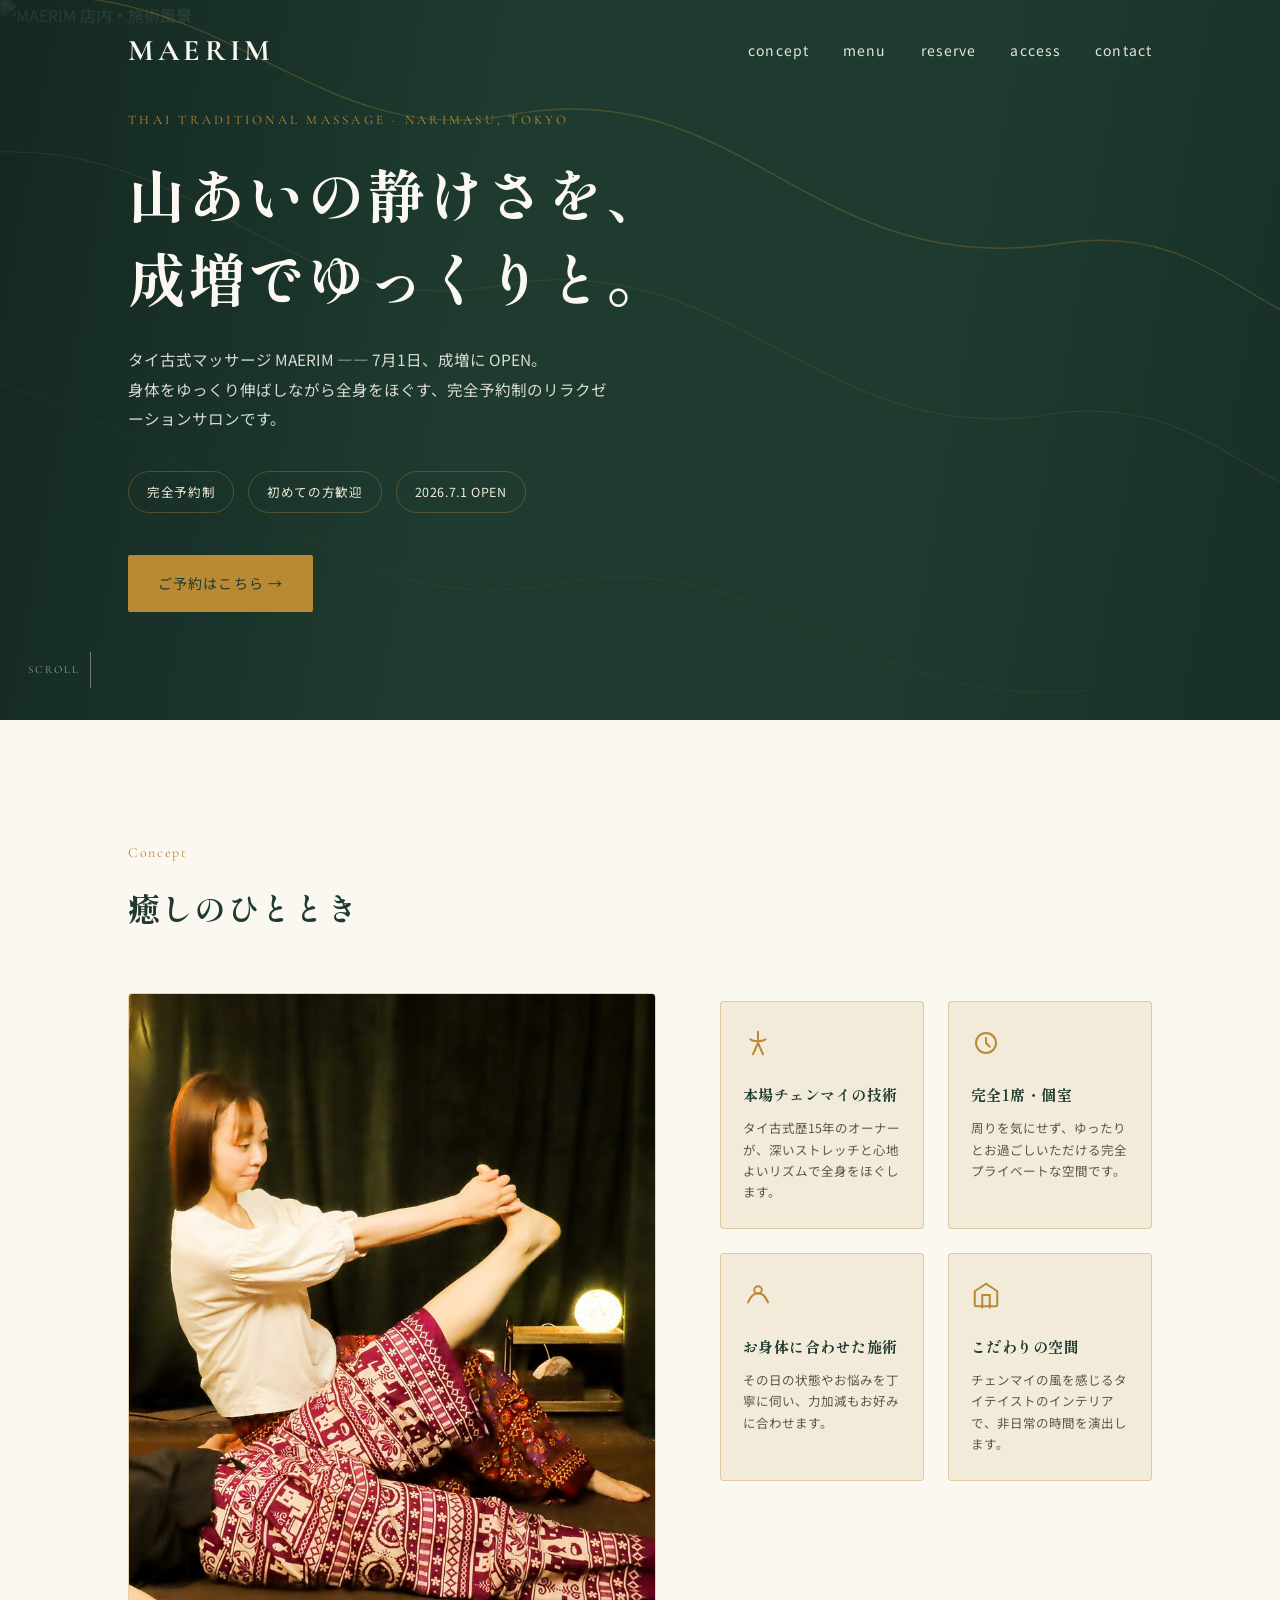
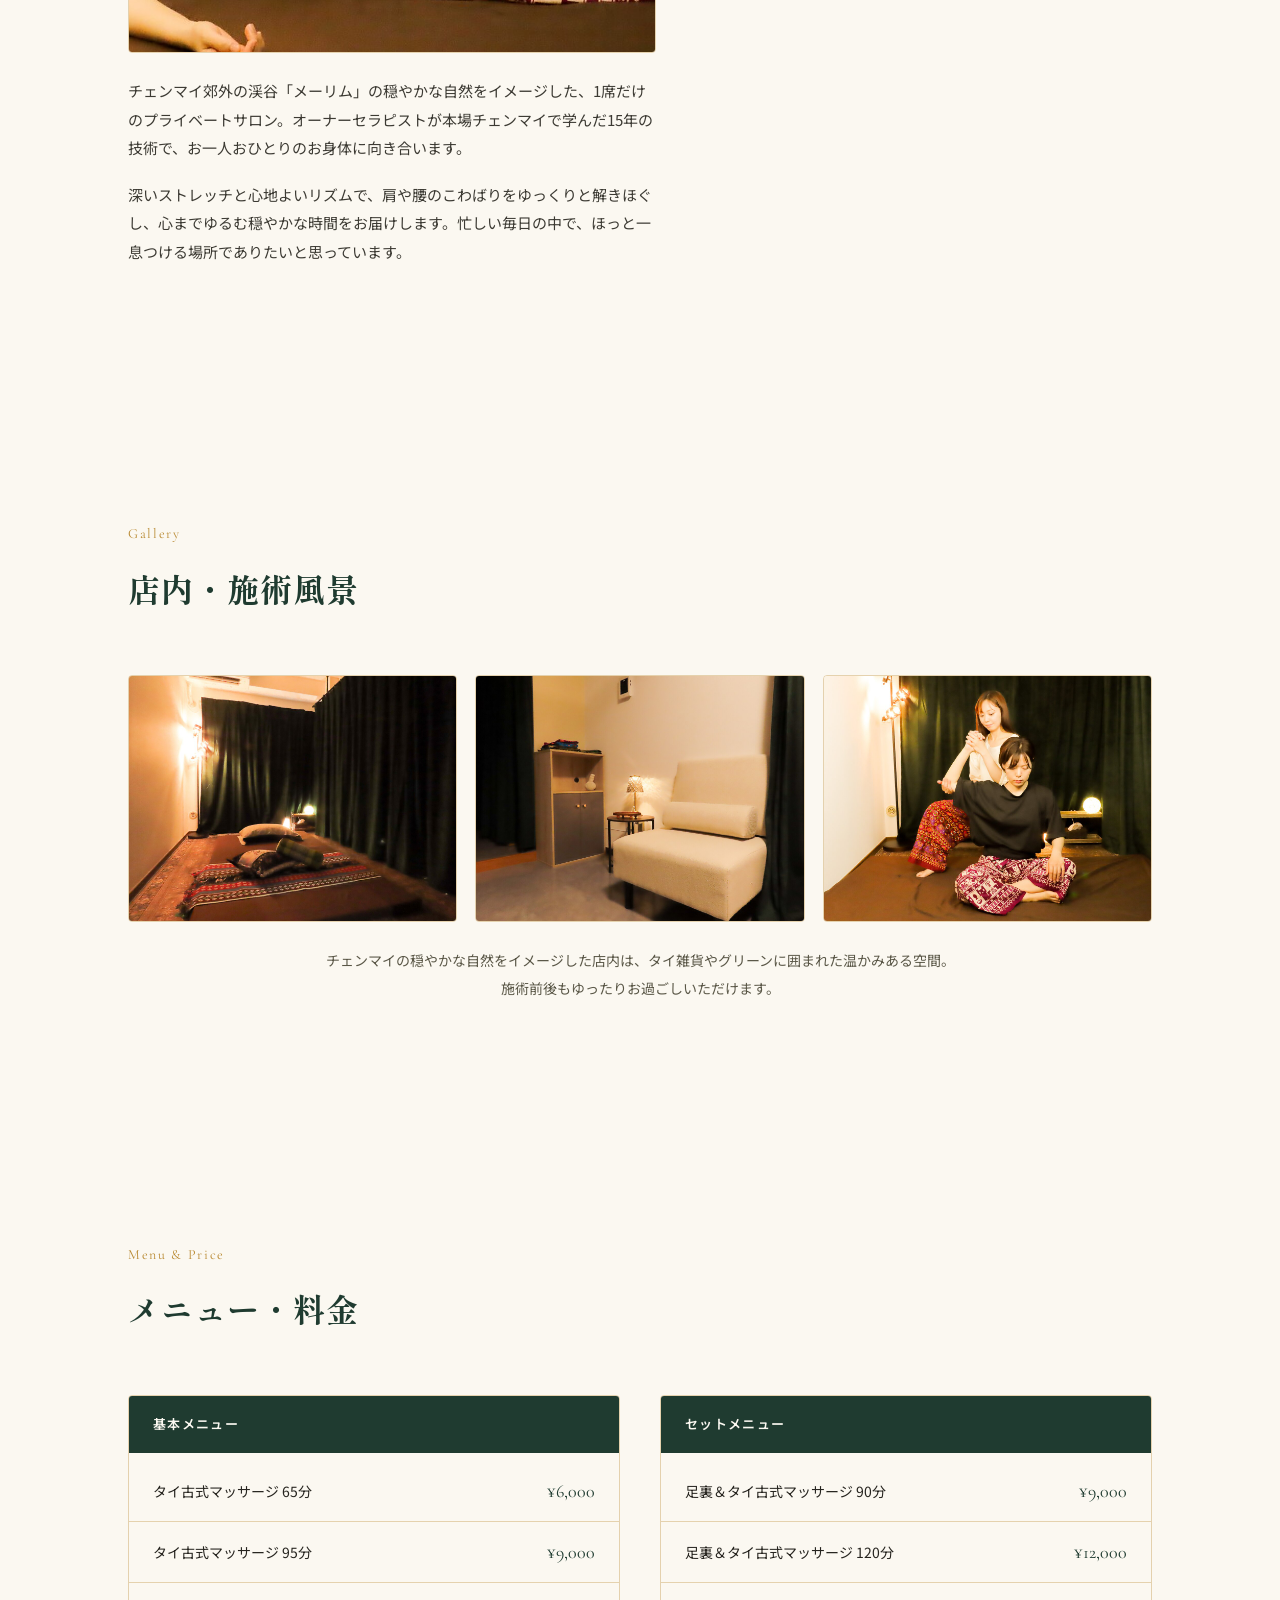
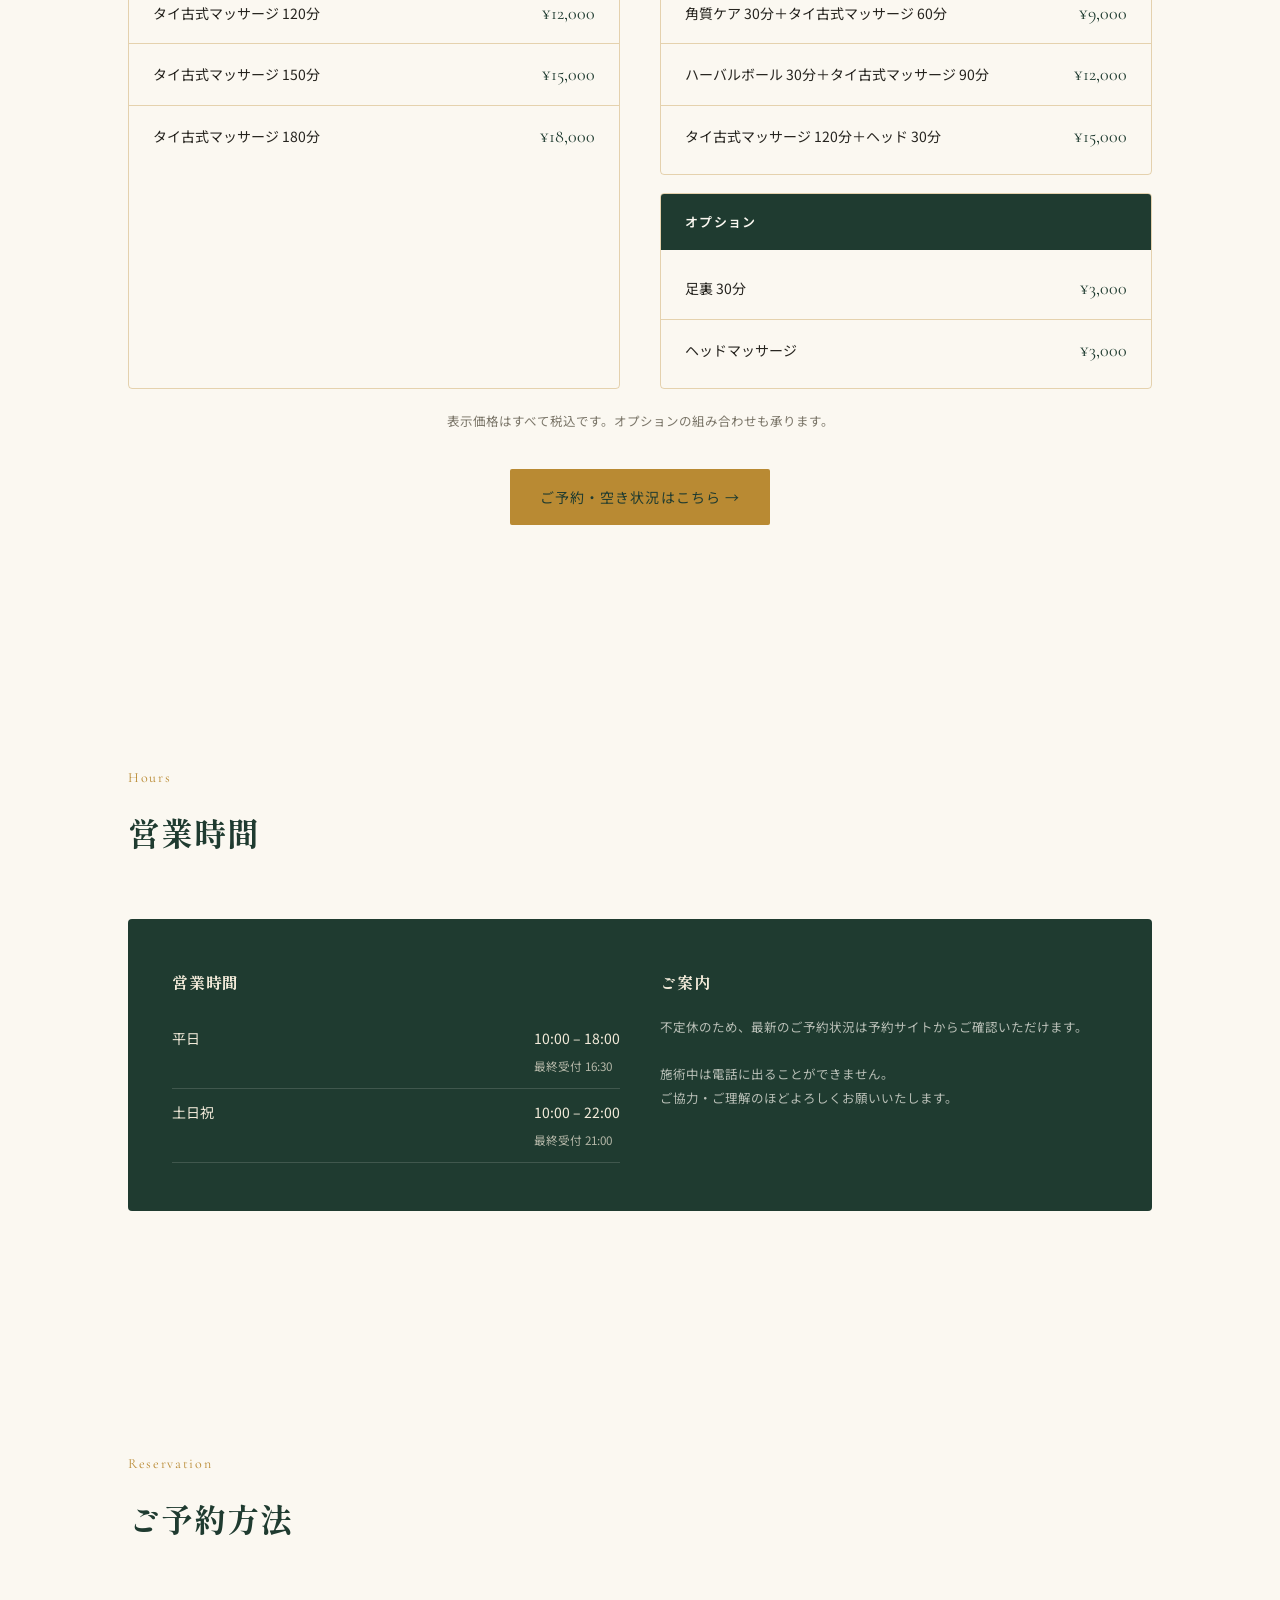
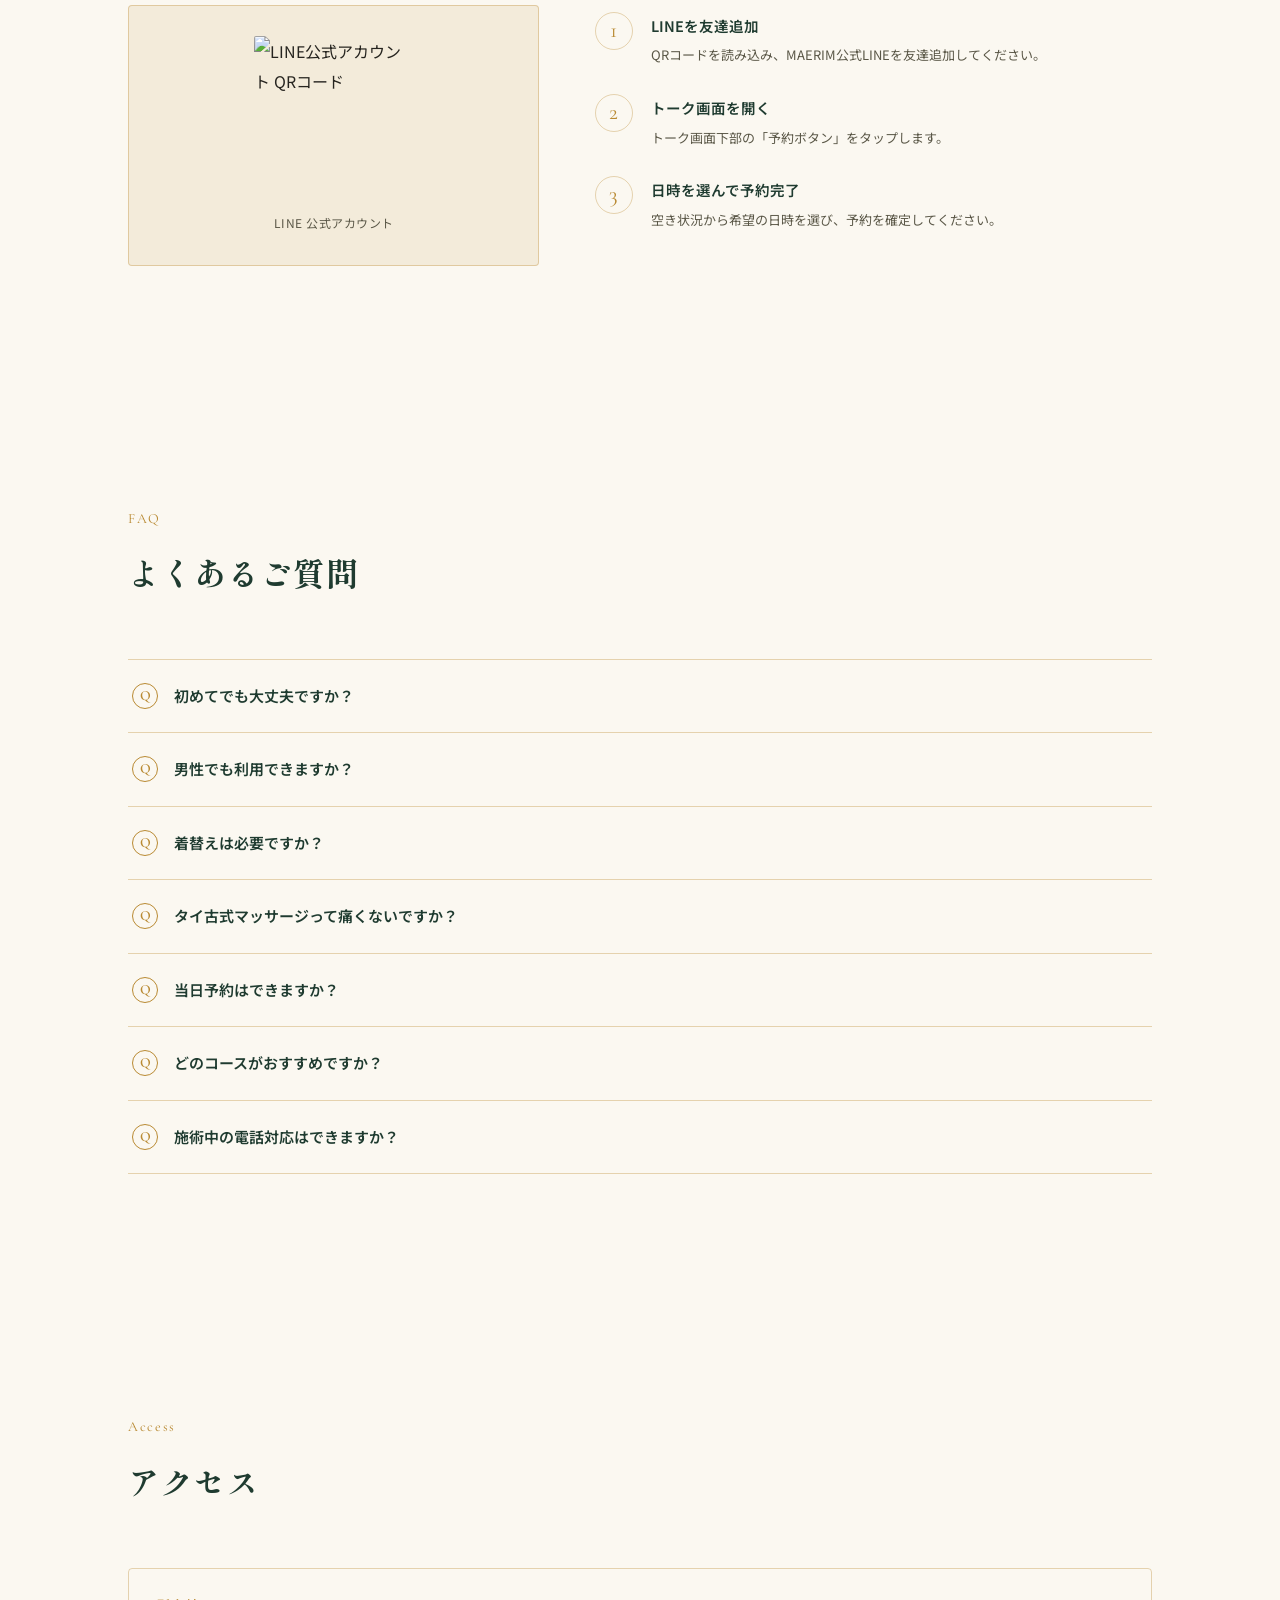
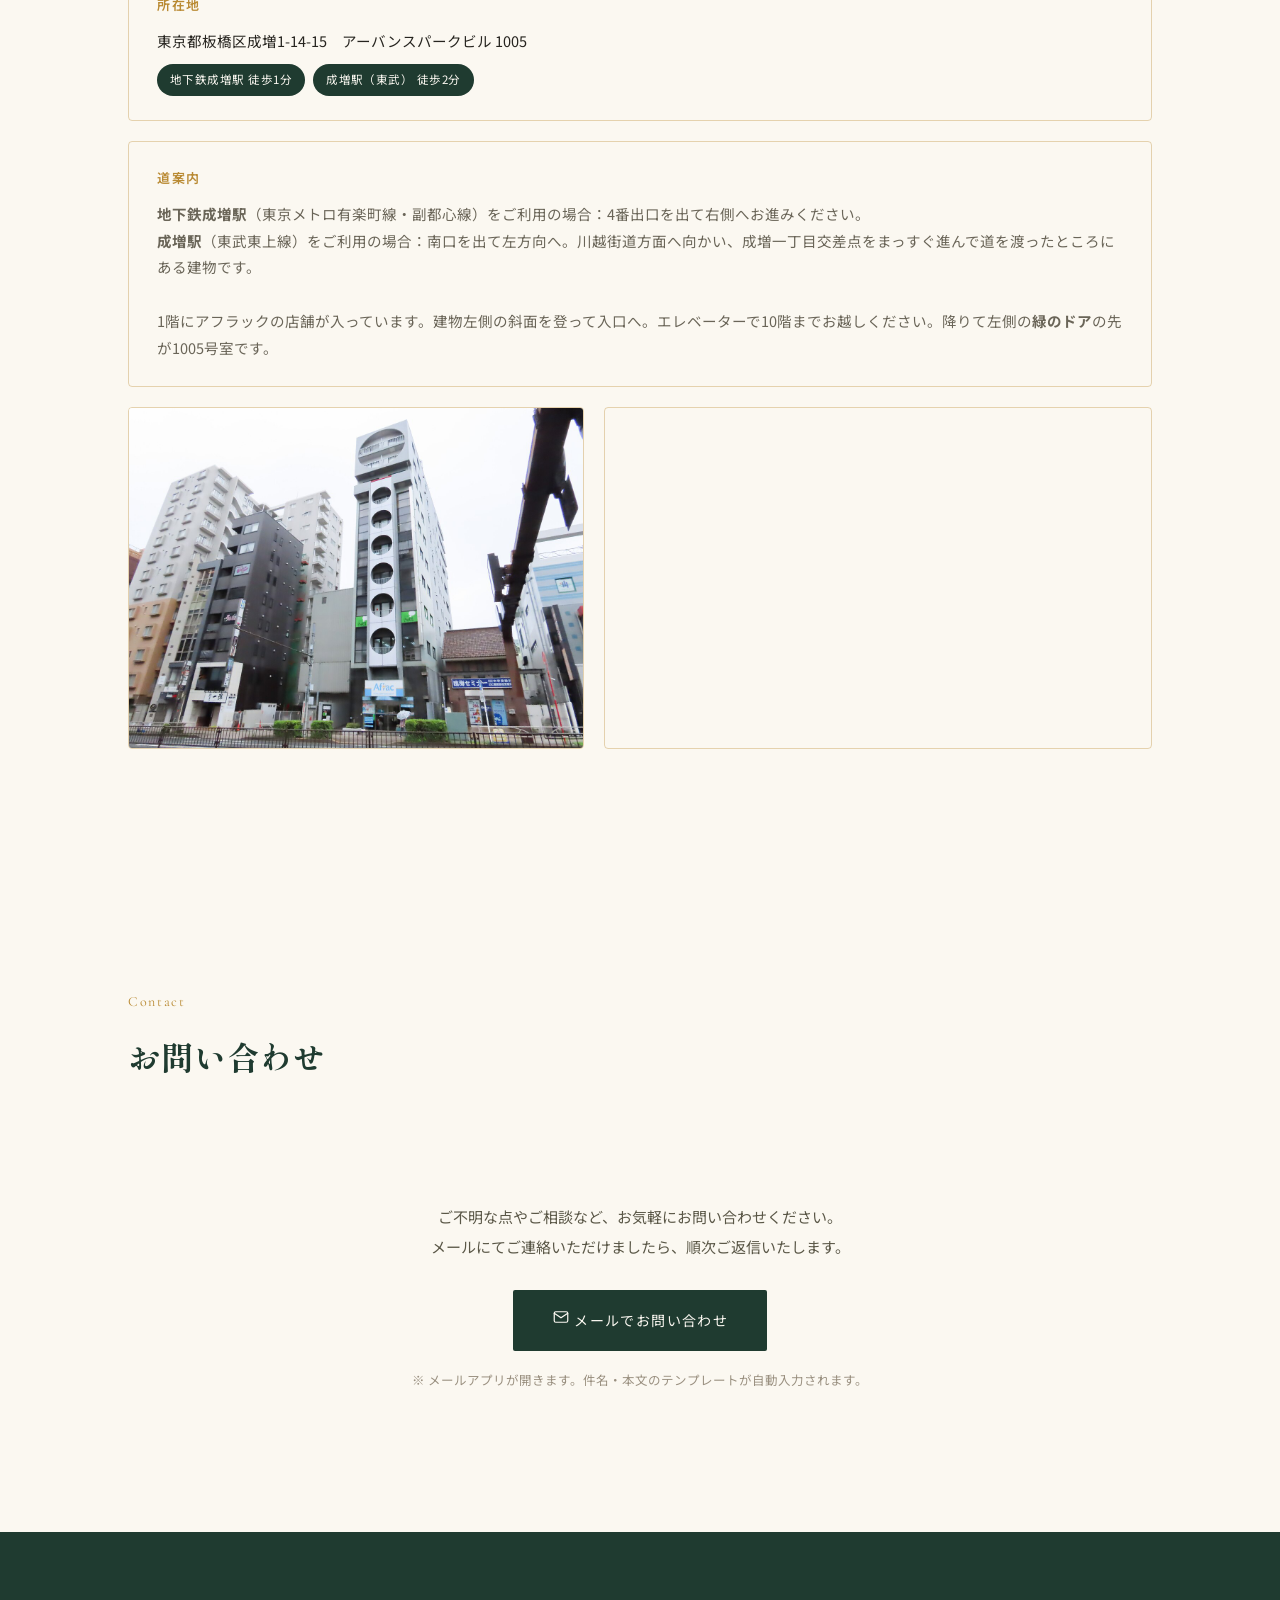
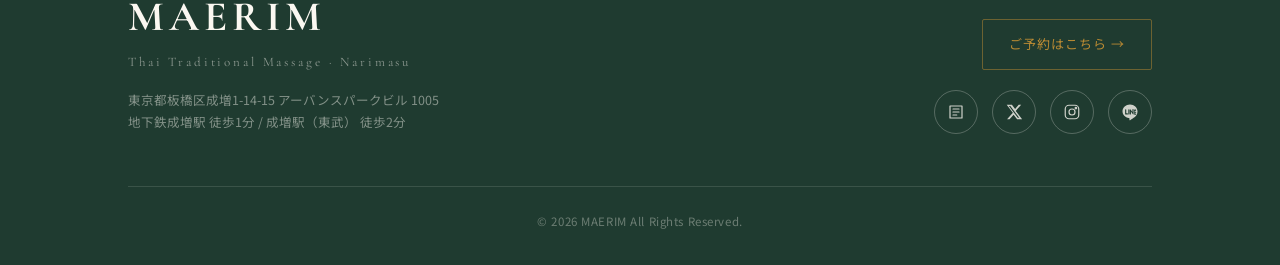
==== mae-rim.html @ 5ff5ba20 "Rename index.html to mae-rim.html" ====
<!DOCTYPE html>
<html lang="ja">
<head>
<meta charset="UTF-8">
<meta name="viewport" content="width=device-width, initial-scale=1, maximum-scale=1">
<title>MAERIM | タイ古式マッサージ 成増</title>
<link rel="preconnect" href="https://fonts.googleapis.com">
<link rel="preconnect" href="https://fonts.gstatic.com" crossorigin>
<link href="https://fonts.googleapis.com/css2?family=Cormorant+Garamond:ital,wght@0,400;0,500;1,400&family=Shippori+Mincho+B1:wght@500;700&family=Noto+Sans+JP:wght@300;400;500;600&display=swap" rel="stylesheet">
<link rel="stylesheet" href="style.css">
<!-- Google tag (gtag.js) -->
<script async src="https://www.googletagmanager.com/gtag/js?id=G-V44VPKJNM0"></script>
<script>
  window.dataLayer = window.dataLayer || [];
  function gtag(){dataLayer.push(arguments);}
  gtag('js', new Date());

  gtag('config', 'G-V44VPKJNM0');
</script>
</head>
<body>

<header id="siteHeader">
  <nav>
    <div class="brand en">MAERIM</div>
    <div class="navlinks" id="navlinks">
      <a href="#about"   onclick="closeNav()">concept</a>
      <a href="#menu"    onclick="closeNav()">menu</a>
      <a href="#reserve" onclick="closeNav()">reserve</a>
      <a href="#access"  onclick="closeNav()">access</a>
      <a href="#contact" onclick="closeNav()">contact</a>
    </div>
  </nav>
</header>

<!-- ハンバーガーボタン（headerの外でz-index独立） -->
<div class="hamburger" id="hamburger" onclick="toggleNav()">
  <span></span><span></span><span></span>
</div>

<!-- ===== HERO ===== -->
<section class="hero" style="padding:0;">
  <img class="hero-photo" src="https://crayonimg.e-shops.jp/cms-dimg/1256912/3019751/1000_666.png" alt="MAERIM 店内・施術風景">
  <div class="hero-overlay"></div>
  <svg class="hero-river" viewBox="0 0 1200 900" preserveAspectRatio="xMidYMid slice" xmlns="http://www.w3.org/2000/svg">
    <path d="M -50 120 C 200 60, 280 260, 480 220 C 700 180, 760 380, 1000 340 C 1150 320, 1180 440, 1300 420"
      fill="none" stroke="#B98A33" stroke-width="1.4" stroke-opacity="0.5"/>
    <path d="M -50 260 C 180 220, 260 420, 470 380 C 690 340, 770 540, 990 500 C 1140 480, 1180 600, 1300 580"
      fill="none" stroke="#B98A33" stroke-width="1" stroke-opacity="0.28"/>
    <path d="M -50 460 C 220 520, 300 700, 520 660 C 720 620, 800 780, 1020 760"
      fill="none" stroke="#B98A33" stroke-width="0.8" stroke-opacity="0.18"/>
  </svg>
  <div class="hero-content">
    <p class="eyebrow en">Thai Traditional Massage · Narimasu, Tokyo</p>
    <h1>山あいの静けさを、<br>成増でゆっくりと。</h1>
    <p class="lead">タイ古式マッサージ MAERIM ―— 7月1日、成増に OPEN。<br>
    身体をゆっくり伸ばしながら全身をほぐす、完全予約制のリラクゼーションサロンです。</p>
    <div class="badges">
      <span class="badge">完全予約制</span>
      <span class="badge">初めての方歓迎</span>
      <span class="badge">2026.7.1 OPEN</span>
    </div>
    <a class="cta" href="#reserve">ご予約はこちら →</a>
  </div>
  <div class="scrolldown en">SCROLL</div>
</section>

<!-- ===== ABOUT ===== -->
<section id="about">
  <div class="wrap">
    <div class="section-head reveal">
      <span class="en">Concept</span>
      <h2>癒しのひととき</h2>
    </div>
    <div class="about">
      <div class="reveal">
        <div class="about-photo">
          <img src="photos/treatment-01.jpg" alt="施術の様子">
        </div>
        <p>チェンマイ郊外の渓谷「メーリム」の穏やかな自然をイメージした、1席だけのプライベートサロン。オーナーセラピストが本場チェンマイで学んだ15年の技術で、お一人おひとりのお身体に向き合います。</p>
        <p>深いストレッチと心地よいリズムで、肩や腰のこわばりをゆっくりと解きほぐし、心までゆるむ穏やかな時間をお届けします。忙しい毎日の中で、ほっと一息つける場所でありたいと思っています。</p>
      </div>
      <div class="icon-row reveal">
        <div class="icon-card">
          <svg viewBox="0 0 24 24" fill="none" stroke="currentColor" stroke-width="1.6"><path d="M12 3v6M8 21l4-9 4 9M6 9c2 2 10 2 12 0" stroke-linecap="round" stroke-linejoin="round"/></svg>
          <h3>本場チェンマイの技術</h3>
          <p>タイ古式歴15年のオーナーが、深いストレッチと心地よいリズムで全身をほぐします。</p>
        </div>
        <div class="icon-card">
          <svg viewBox="0 0 24 24" fill="none" stroke="currentColor" stroke-width="1.6"><circle cx="12" cy="12" r="8"/><path d="M12 8v4l3 3" stroke-linecap="round"/></svg>
          <h3>完全1席・個室</h3>
          <p>周りを気にせず、ゆったりとお過ごしいただける完全プライベートな空間です。</p>
        </div>
        <div class="icon-card">
          <svg viewBox="0 0 24 24" fill="none" stroke="currentColor" stroke-width="1.6"><path d="M4 18c4-10 12-10 16 0" stroke-linecap="round"/><circle cx="12" cy="8" r="3"/></svg>
          <h3>お身体に合わせた施術</h3>
          <p>その日の状態やお悩みを丁寧に伺い、力加減もお好みに合わせます。</p>
        </div>
        <div class="icon-card">
          <svg viewBox="0 0 24 24" fill="none" stroke="currentColor" stroke-width="1.6"><path d="M3 9l9-6 9 6v11a1 1 0 01-1 1H4a1 1 0 01-1-1z" stroke-linecap="round" stroke-linejoin="round"/><path d="M9 22V12h6v10" stroke-linecap="round"/></svg>
          <h3>こだわりの空間</h3>
          <p>チェンマイの風を感じるタイテイストのインテリアで、非日常の時間を演出します。</p>
        </div>
      </div>
    </div>
  </div>
</section>

<!-- ===== GALLERY ===== -->
<section id="gallery">
  <div class="wrap">
    <div class="section-head reveal">
      <span class="en">Gallery</span>
      <h2>店内・施術風景</h2>
    </div>
    <div class="gallery-grid reveal">
      <figure>
        <img src="photos/gallery-01.jpg" alt="チェンマイをイメージした店内">
      </figure>
      <figure>
        <img src="photos/gallery-02.jpg" alt="施術前後もゆったり過ごせる空間">
      </figure>
      <figure>
        <img src="photos/gallery-03.jpg" alt="深いストレッチで全身スッキリ">
      </figure>
    </div>
    <div class="gallery-captions reveal">
      <p class="gallery-caption-text">チェンマイの穏やかな自然をイメージした店内は、タイ雑貨やグリーンに囲まれた温かみある空間。施術前後もゆったりお過ごしいただけます。</p>
    </div>
  </div>
</section>

<!-- ===== MENU ===== -->
<section id="menu">
  <div class="wrap">
    <div class="section-head reveal">
      <span class="en">Menu &amp; Price</span>
      <h2>メニュー・料金</h2>
    </div>

    <div class="menu-grid">

      <!-- タイ古式マッサージ単品 -->
      <div class="menu-category reveal">
        <div class="menu-category-head">基本メニュー</div>
        <div class="menu-items">
          <div class="menu-row">
            <div class="menu-name">タイ古式マッサージ 65分</div>
            <div class="menu-price">¥6,000</div>
          </div>
          <div class="menu-row">
            <div class="menu-name">タイ古式マッサージ 95分</div>
            <div class="menu-price">¥9,000</div>
          </div>
          <div class="menu-row">
            <div class="menu-name">タイ古式マッサージ 120分</div>
            <div class="menu-price">¥12,000</div>
          </div>
          <div class="menu-row">
            <div class="menu-name">タイ古式マッサージ 150分</div>
            <div class="menu-price">¥15,000</div>
          </div>
          <div class="menu-row">
            <div class="menu-name">タイ古式マッサージ 180分</div>
            <div class="menu-price">¥18,000</div>
          </div>
        </div>
      </div>

      <!-- セット＋オプション -->
      <div>
        <div class="menu-category reveal" style="margin-bottom:18px;">
          <div class="menu-category-head">セットメニュー</div>
          <div class="menu-items">
            <div class="menu-row">
              <div class="menu-name">足裏＆タイ古式マッサージ 90分</div>
              <div class="menu-price">¥9,000</div>
            </div>
            <div class="menu-row">
              <div class="menu-name">足裏＆タイ古式マッサージ 120分</div>
              <div class="menu-price">¥12,000</div>
            </div>
            <div class="menu-row">
              <div class="menu-name">角質ケア 30分＋タイ古式マッサージ 60分</div>
              <div class="menu-price">¥9,000</div>
            </div>
            <div class="menu-row">
              <div class="menu-name">ハーバルボール 30分＋タイ古式マッサージ 90分</div>
              <div class="menu-price">¥12,000</div>
            </div>
            <div class="menu-row">
              <div class="menu-name">タイ古式マッサージ 120分＋ヘッド 30分</div>
              <div class="menu-price">¥15,000</div>
            </div>
          </div>
        </div>

        <div class="menu-category reveal">
          <div class="menu-category-head">オプション</div>
          <div class="menu-items">
            <div class="menu-row">
              <div class="menu-name">足裏 30分</div>
              <div class="menu-price">¥3,000</div>
            </div>
            <div class="menu-row">
              <div class="menu-name">ヘッドマッサージ</div>
              <div class="menu-price">¥3,000</div>
            </div>
          </div>
        </div>
      </div>

    </div><!-- /menu-grid -->

    <p class="menu-note">表示価格はすべて税込です。オプションの組み合わせも承ります。</p>
    <div class="menu-cta">
      <a class="cta" href="#reserve">ご予約・空き状況はこちら →</a>
    </div>

  </div>
</section>

<!-- ===== HOURS ===== -->
<section id="hours">
  <div class="wrap">
    <div class="section-head reveal">
      <span class="en">Hours</span>
      <h2>営業時間</h2>
    </div>
    <div class="hours-block reveal">
      <div>
        <h3>営業時間</h3>
        <div class="hours-table">
          <div><span>平日</span><span>10:00 – 18:00<br><small style="opacity:.7;">最終受付 16:30</small></span></div>
          <div><span>土日祝</span><span>10:00 – 22:00<br><small style="opacity:.7;">最終受付 21:00</small></span></div>
        </div>
      </div>
      <div>
        <h3>ご案内</h3>
        <p class="hours-note">
          不定休のため、最新のご予約状況は予約サイトからご確認いただけます。<br><br>
          施術中は電話に出ることができません。<br>
          ご協力・ご理解のほどよろしくお願いいたします。
        </p>
      </div>
    </div>
  </div>
</section>

<!-- ===== RESERVE ===== -->
<section id="reserve">
  <div class="wrap">
    <div class="section-head reveal">
      <span class="en">Reservation</span>
      <h2>ご予約方法</h2>
    </div>
    <div class="reserve-grid reveal">
      <div class="qr-frame">
        <img src="https://crayonimg.e-shops.jp/cms-dimg/1256912/3039286/540_540.png" alt="LINE公式アカウント QRコード" style="width:160px;height:160px;object-fit:contain;border-radius:2px;">
        <span>LINE 公式アカウント</span>
      </div>
      <ol class="steps">
        <li><span class="num en">1</span><div><h4>LINEを友達追加</h4><p>QRコードを読み込み、MAERIM公式LINEを友達追加してください。</p></div></li>
        <li><span class="num en">2</span><div><h4>トーク画面を開く</h4><p>トーク画面下部の「予約ボタン」をタップします。</p></div></li>
        <li><span class="num en">3</span><div><h4>日時を選んで予約完了</h4><p>空き状況から希望の日時を選び、予約を確定してください。</p></div></li>
      </ol>
    </div>
  </div>
</section>

<!-- ===== FAQ ===== -->
<section id="faq">
  <div class="wrap">
    <div class="section-head reveal">
      <span class="en">FAQ</span>
      <h2>よくあるご質問</h2>
    </div>

    <div class="faq-list reveal">

      <details class="faq-item">
        <summary class="faq-q"><span class="faq-icon">Q</span>初めてでも大丈夫ですか？</summary>
        <p class="faq-a">はい、初めての方も多くご来店いただいています。施術前にお身体の状態やお悩みを丁寧に伺いますので、安心してお越しください。力加減もご希望に合わせて調整いたします。</p>
      </details>

      <details class="faq-item">
        <summary class="faq-q"><span class="faq-icon">Q</span>男性でも利用できますか？</summary>
        <p class="faq-a">はい、男性のお客様も大歓迎です。完全個室のプライベート空間ですので、人目を気にせずゆったりとお過ごしいただけます。</p>
      </details>

      <details class="faq-item">
        <summary class="faq-q"><span class="faq-icon">Q</span>着替えは必要ですか？</summary>
        <p class="faq-a">着替えをご用意しています。動きやすい服装に着替えていただいてから施術を行います。手ぶらでお越しいただいて問題ありません。</p>
      </details>

      <details class="faq-item">
        <summary class="faq-q"><span class="faq-icon">Q</span>タイ古式マッサージって痛くないですか？</summary>
        <p class="faq-a">「痛気持ちいい」という感覚が特徴です。力加減はご要望に合わせてお気軽にお申し付けください。初めての方には無理のない強さで施術いたします。</p>
      </details>

      <details class="faq-item">
        <summary class="faq-q"><span class="faq-icon">Q</span>当日予約はできますか？</summary>
        <p class="faq-a">はい、空き状況によっては当日のご予約も承っています。LINEまたは予約サイトより空き状況をご確認のうえ、お気軽にご連絡ください。</p>
      </details>

      <details class="faq-item">
        <summary class="faq-q"><span class="faq-icon">Q</span>どのコースがおすすめですか？</summary>
        <p class="faq-a">初めての方には65分または95分のタイ古式マッサージがおすすめです。全身をじっくりほぐしたい方には120分以上、足裏もあわせてケアしたい方にはセットメニューが人気です。</p>
      </details>

      <details class="faq-item">
        <summary class="faq-q"><span class="faq-icon">Q</span>施術中の電話対応はできますか？</summary>
        <p class="faq-a">施術中はお電話に出ることができません。ご用の際はLINEまたはお問い合わせフォームよりご連絡いただけますと幸いです。ご協力・ご理解のほどよろしくお願いいたします。</p>
      </details>

    </div>

  </div>
</section>

<!-- ===== ACCESS ===== -->
<section id="access">
  <div class="wrap">
    <div class="section-head reveal">
      <span class="en">Access</span>
      <h2>アクセス</h2>
    </div>
    <div class="access reveal">
      <!-- 1段目：所在地 -->
      <div class="access-block reveal">
        <h3>所在地</h3>
        <p>東京都板橋区成増1-14-15　アーバンスパークビル 1005</p>
        <div class="access-stations">
          <span class="access-station-tag">地下鉄成増駅 徒歩1分</span>
          <span class="access-station-tag">成増駅（東武） 徒歩2分</span>
        </div>
      </div>

      <!-- 2段目：道案内 -->
      <div class="access-block reveal">
        <h3>道案内</h3>
        <p class="access-direction">
          <strong>地下鉄成増駅</strong>（東京メトロ有楽町線・副都心線）をご利用の場合：4番出口を出て右側へお進みください。<br>
          <strong>成増駅</strong>（東武東上線）をご利用の場合：南口を出て左方向へ。川越街道方面へ向かい、成増一丁目交差点をまっすぐ進んで道を渡ったところにある建物です。<br><br>
          1階にアフラックの店舗が入っています。建物左側の斜面を登って入口へ。エレベーターで10階までお越しください。降りて左側の<strong>緑のドア</strong>の先が1005号室です。
        </p>
      </div>

      <!-- 3段目：外観写真（左）＋ Google マップ（右） -->
      <div class="access-photo-map reveal">
        <div class="storefront-photo">
          <img src="photos/storefront-01.jpg" alt="アーバンスパークビル外観">
        </div>
        <div class="access-map">
          <iframe
            src="https://www.google.com/maps/embed?pb=!1m18!1m12!1m3!1d1500!2d139.63244593413492!3d35.77573296825859!2m3!1f0!2f0!3f0!3m2!1i1024!2i768!4f13.1!3m3!1m2!1s0x6018ed62b420ca07%3A0x1236cb743472e0bf!2z44K_44Kk5Y-k5byP44Oe44OD44K144O844K4IE1BRVJJTQ!5e0!3m2!1sja!2sjp!4v1784682435388!5m2!1sja!2sjp"
            allowfullscreen=""
            loading="lazy"
            referrerpolicy="strict-origin-when-cross-origin"
            title="MAERIM アクセスマップ">
          </iframe>
        </div>
      </div>
    </div>
  </div>
</section>

<!-- ===== CONTACT ===== -->
<section id="contact">
  <div class="wrap">
    <div class="section-head reveal">
      <span class="en">Contact</span>
      <h2>お問い合わせ</h2>
    </div>
    <div class="contact-inner reveal">
      <p>ご不明な点やご相談など、お気軽にお問い合わせください。<br>メールにてご連絡いただけましたら、順次ご返信いたします。</p>
      <a href="mailto:xxxxx@yyy.zzz?subject=MAERIMへのお問い合わせ&body=お名前：%0Aご連絡先メールアドレス：%0Aご希望のコース・時間帯（任意）：%0Aお問い合わせ内容：%0A%0A※内容確認の上で、順次ご返信いたします。"
         class="contact-btn">
        <div>
          <svg viewBox="0 0 24 24" fill="none" stroke="currentColor" stroke-width="1.6" width="18" height="18">
            <rect x="3" y="5" width="18" height="14" rx="2"/>
            <path d="M3 7l9 6 9-6" stroke-linecap="round"/>
          </svg>
          メールでお問い合わせ
        </div>
      </a>
      <p style="font-size:12.5px;color:#9a9080;margin-top:-12px;">※ メールアプリが開きます。件名・本文のテンプレートが自動入力されます。</p>
    </div>
  </div>
</section>

<footer>
  <div class="wrap">
    <div class="foot-grid">
      <div class="foot-brand">
        <div class="brand en">MAERIM</div>
        <div class="foot-tagline en">Thai Traditional Massage · Narimasu</div>
        <div class="foot-address">
          東京都板橋区成増1-14-15 アーバンスパークビル 1005<br>
          地下鉄成増駅 徒歩1分 / 成増駅（東武） 徒歩2分
        </div>
      </div>
      <div class="foot-right">
        <a class="foot-reserve" href="#reserve">ご予約はこちら →</a>
        <div class="sns">
          <a href="#" aria-label="ブログ" target="_blank" rel="noopener">
            <svg viewBox="0 0 24 24" fill="none" stroke="currentColor" stroke-width="1.6">
              <path d="M4 4h16v16H4z" rx="2" stroke-linecap="round" stroke-linejoin="round"/>
              <path d="M8 8h8M8 12h8M8 16h5" stroke-linecap="round"/>
            </svg>
          </a>
          <a href="#" aria-label="X (Twitter)" target="_blank" rel="noopener">
            <svg viewBox="0 0 24 24" fill="currentColor" stroke="none">
              <path d="M18.244 2.25h3.308l-7.227 8.26 8.502 11.24H16.17l-4.714-6.231-5.401 6.231H2.747l7.73-8.835L2.25 2.25h6.985l4.265 5.638L18.244 2.25zm-1.161 17.52h1.833L7.084 4.126H5.117L17.083 19.77z"/>
            </svg>
          </a>
          <a href="https://www.instagram.com/mae_rim7" aria-label="Instagram" target="_blank" rel="noopener">
            <svg viewBox="0 0 24 24" fill="none" stroke="currentColor" stroke-width="1.6"><rect x="3" y="3" width="18" height="18" rx="5"/><circle cx="12" cy="12" r="4"/><circle cx="17.2" cy="6.8" r="1"/></svg>
          </a>
          <a href="https://lin.ee/vpX053S" aria-label="LINE" target="_blank" rel="noopener">
            <svg viewBox="0 0 24 24" fill="currentColor" stroke="none">
              <path d="M12 2C6.477 2 2 6.065 2 11.108c0 4.535 3.583 8.332 8.437 9.01.328.071.775.217.888.498.102.257.067.659.033.919l-.144.864c-.044.257-.203 1.004.88.548 1.082-.457 5.836-3.437 7.964-5.885C21.435 15.386 22 13.32 22 11.108 22 6.065 17.523 2 12 2zm-3.5 13.25H6.25a.75.75 0 01-.75-.75v-5.5a.75.75 0 011.5 0v4.75H8.5a.75.75 0 010 1.5zm2.75-.75a.75.75 0 01-1.5 0v-5.5a.75.75 0 011.5 0v5.5zm5.5 0a.75.75 0 01-.648.743l-2.852-3.754v3.011a.75.75 0 01-1.5 0v-5.5a.75.75 0 01.648-.743l2.852 3.754V8.75a.75.75 0 011.5 0v5.75zm2.75-4h-1.25v1h1.25a.75.75 0 010 1.5h-1.25v1h1.25a.75.75 0 010 1.5H18.25a.75.75 0 01-.75-.75v-5.5a.75.75 0 01.75-.75h1.25a.75.75 0 010 1.5z"/>
            </svg>
          </a>
        </div>
      </div>
    </div>
    <div class="foot-bottom">
      <span>© 2026 MAERIM All Rights Reserved.</span>
    </div>
  </div>
</footer>

<script src="script.js"></script>

</body>
</html>
---- style.css ----
:root{
    --green-deep:#1F3B30;
    --green-mid:#2F5446;
    --sand:#F3EBDA;
    --cream:#FBF8F1;
    --gold:#B98A33;
    --ink:#26241F;
    --line:rgba(185,138,51,0.35);
    --maxw:1080px;
  }
  *{box-sizing:border-box;}
  html{scroll-behavior:smooth;}
  @media(max-width:640px){
    html{scroll-padding-top:24px;}
  }
  body{
    margin:0;
    background:var(--cream);
    color:var(--ink);
    font-family:'Noto Sans JP',sans-serif;
    font-weight:400;
    line-height:1.9;
    -webkit-font-smoothing:antialiased;
  }
  h1,h2,h3,.brand{
    font-family:'Shippori Mincho B1',serif;
    font-weight:700;
    letter-spacing:.03em;
    color:var(--green-deep);
  }
  .en{
    font-family:'Cormorant Garamond',serif;
    letter-spacing:.12em;
  }
  a{color:inherit;text-decoration:none;}
  .wrap{max-width:var(--maxw);margin:0 auto;padding:0 28px;}

  /* ---------- nav ---------- */
  header{
    position:fixed;top:0;left:0;right:0;z-index:50;
    background:transparent;
    transition:background .4s ease, box-shadow .4s ease, padding .4s ease;
    padding:22px 0;
  }
  header.solid{
    background:rgba(251,248,241,0.92);
    backdrop-filter:blur(6px);
    box-shadow:0 1px 0 var(--line);
    padding:14px 0;
  }
  nav{display:flex;align-items:center;justify-content:space-between;max-width:var(--maxw);margin:0 auto;padding:0 28px;}
  .brand{font-size:30px;color:var(--cream);transition:color .4s ease;letter-spacing:.14em;}
  header.solid .brand{color:var(--green-deep);}
  .navlinks{display:flex;gap:34px;font-size:14px;letter-spacing:.08em;}
  .navlinks a{color:var(--cream);opacity:.9;transition:color .4s ease,opacity .2s;}
  header.solid .navlinks a{color:var(--green-deep);}
  .navlinks a:hover{opacity:.6;}
  /* メニューオープン時はリンク色を必ずクリームに */
  .navlinks.open a{color:var(--cream)!important;opacity:1;}
  /* ハンバーガーボタン */
  .hamburger{
    display:none;flex-direction:column;justify-content:center;gap:6px;
    width:44px;height:44px;cursor:pointer;
    position:fixed;top:14px;right:16px;z-index:9999;
    padding:10px;
  }
  .hamburger span{
    display:block;width:24px;height:1.5px;
    background:var(--cream);transition:background .4s ease, transform .3s ease, opacity .3s ease;
  }
  .hamburger.bg-solid span{background:var(--green-deep);}
  .hamburger.open span{background:var(--cream)!important;}
  .hamburger.open span:nth-child(1){transform:translateY(7.5px) rotate(45deg);}
  .hamburger.open span:nth-child(2){opacity:0;}
  .hamburger.open span:nth-child(3){transform:translateY(-7.5px) rotate(-45deg);}
  @media (max-width:640px){
    .hamburger{display:flex;}
    .navlinks{
      position:fixed;top:0;left:0;
      width:100vw;height:100vh;
      z-index:150;
      background:var(--green-deep);
      flex-direction:column;align-items:center;justify-content:center;
      gap:36px;font-size:20px;letter-spacing:.12em;
      transform:translateX(100%);transition:transform .35s ease;
      overflow:hidden;
    }
    .navlinks.open{transform:translateX(0);}
    .navlinks a{color:var(--cream);opacity:1;}
  }

  /* ---------- hero ---------- */
  .hero{
    position:relative;
    min-height:80vh;
    box-sizing:border-box;
    background:var(--green-deep);
    color:var(--cream);
    display:flex;
    align-items:center;
    padding-top:0;
    overflow:hidden;
  }
  /* 写真はhero全体を覆う（navはオーバーレイ上に重なる） */
  .hero-photo{
    position:absolute;inset:0;
    width:100%;
    height:100%;
    object-fit:contain;
    object-position:center;
    background-color: var(--green-deep);
    z-index:0;
  }
  .hero-overlay{
    position:absolute;inset:0;z-index:1;
    background:linear-gradient(100deg, rgba(18,38,32,.92) 0%, rgba(31,59,48,.82) 38%, rgba(31,59,48,.45) 70%, rgba(18,38,32,.55) 100%);
  }
  .hero-river{
    position:absolute;inset:0;width:100%;height:100%;opacity:.55;z-index:2;
  }
  .hero-content{position:relative;z-index:3;max-width:var(--maxw);margin:0 auto;padding:0 28px;width:100%;}
  .eyebrow{
    font-size:13px;letter-spacing:.25em;color:var(--gold);
    margin:0 0 18px;text-transform:uppercase;
  }
  .hero h1{
    color:var(--cream);
    font-size:clamp(26px,6vw,58px);
    line-height:1.45;
    margin:0 0 26px;
  }
  .hero p.lead{
    max-width:480px;
    font-size:15.5px;
    color:rgba(251,248,241,.85);
    margin:0 0 38px;
  }
  .badges{display:flex;gap:14px;flex-wrap:wrap;margin-bottom:42px;}
  .badge{
    border:1px solid var(--line);
    border-radius:999px;
    padding:8px 18px;
    font-size:12.5px;
    letter-spacing:.05em;
    color:var(--sand);
  }
  /* スマホ：レスポンシブ対応 */
  @media(max-width:640px){
    /* 写真：全体表示（contain） */
    .hero-photo{
      object-fit:contain;
      object-position:center top;
    }
    .hero{padding-top:70px;}
    /* SCROLLを非表示 */
    .scrolldown{display:none;}
    /* テキストエリア */
    .hero-content{padding:0 24px;box-sizing:border-box;width:100%;}
    .eyebrow{font-size:12px;margin-bottom:12px;}
    .hero h1{font-size:clamp(26px,7.5vw,36px);margin-bottom:16px;line-height:1.5;}
    .hero h1 br{display:none;}
    .hero p.lead{font-size:14.5px;margin-bottom:24px;}
    .badges{gap:8px;margin-bottom:26px;}
    .badge{padding:7px 14px;font-size:11.5px;}
  }
  .cta{
    display:inline-flex;align-items:center;gap:10px;
    background:var(--gold);
    color:var(--green-deep);
    font-size:14px;letter-spacing:.08em;
    padding:15px 30px;
    border-radius:2px;
    transition:transform .25s ease, background .25s ease;
  }
  .cta:hover{transform:translateY(-2px);background:#cf9c45;}
  .scrolldown{
    position:absolute;bottom:32px;left:28px;z-index:3;
    font-size:11px;letter-spacing:.2em;color:rgba(251,248,241,.55);
    display:flex;align-items:center;gap:10px;
  }
  .scrolldown::after{
    content:'';width:1px;height:36px;background:rgba(251,248,241,.4);
    animation:dropline 1.8s ease-in-out infinite;
  }
  @keyframes dropline{0%,100%{transform:scaleY(.4);opacity:.3;}50%{transform:scaleY(1);opacity:.8;}}
  @media(max-width:640px){.scrolldown{display:none!important;}}

  /* ---------- print setting ---------- */
  @media print {
    .hero-photo{
      object-fit: contain !important;
      width: 100%;
      max-width: 1280px;   /* 元画像の横幅 */
      max-height: 960px;   /* 元画像の縦幅 */
      margin: 0 auto;
    }

    .hero{
      min-height: auto !important;
      height: auto !important;
      padding: 40px 0 !important;
    }
  }

  /* ---------- section frame ---------- */
  section{padding:120px 0;position:relative;}
  .section-head{margin-bottom:56px;}
  .section-head .en{display:block;font-size:14px;color:var(--gold);margin-bottom:10px;}
  .section-head h2{font-size:clamp(24px,3.4vw,32px);margin:0;}
  .reveal{opacity:0;transform:translateY(24px);transition:opacity .8s ease, transform .8s ease;}
  .reveal.in{opacity:1;transform:translateY(0);}

  /* ---------- about ---------- */
  .about{display:grid;grid-template-columns:1.1fr .9fr;gap:64px;align-items:start;}
  @media (max-width:760px){.about{grid-template-columns:1fr;gap:36px;}}
  .about p{font-size:15px;color:#3c3a33;}
  .about p+p{margin-top:18px;}
  .icon-row{display:grid;grid-template-columns:1fr 1fr;gap:24px;margin-top:8px;}
  .icon-card{
    border:1px solid var(--line);
    padding:26px 22px;
    border-radius:4px;
    background:var(--sand);
  }
  .icon-card svg{width:30px;height:30px;color:var(--gold);margin-bottom:14px;}
  .icon-card h3{font-size:15px;margin:0 0 8px;color:var(--green-deep);}
  .icon-card p{font-size:12.5px;color:#5a5747;margin:0;line-height:1.7;}

  /* ---------- photos ---------- */
  .about-photo{
    aspect-ratio:4/5;
    border-radius:4px;
    overflow:hidden;
    border:1px solid var(--line);
    margin-bottom:24px;
  }
  .about-photo img{width:100%;height:100%;object-fit:cover;display:block;}

  .gallery-grid{display:grid;grid-template-columns:1fr 1fr 1fr;gap:18px;}
  @media (max-width:760px){.gallery-grid{grid-template-columns:1fr;}}
  .gallery-grid figure{margin:0;border:1px solid var(--line);border-radius:4px;overflow:hidden;aspect-ratio:4/3;}
  .gallery-grid img{width:100%;height:100%;object-fit:cover;display:block;}
  .gallery-captions{margin-top:24px;text-align:center;}
  .gallery-caption-text{
    font-size:14px;color:#5a5747;margin:0;
    line-height:2;
    max-width:640px;margin-inline:auto;
  }

  .storefront-photo{
    aspect-ratio:4/3;
    border-radius:4px;
    overflow:hidden;
    border:1px solid var(--line);
  }
  .storefront-photo img{width:100%;height:100%;object-fit:cover;display:block;}

  /* ---------- hours ---------- */
  .hours-block{
    background:var(--green-deep);
    color:var(--sand);
    border-radius:4px;
    padding:48px 44px;
    display:grid;
    grid-template-columns:1fr 1fr;
    gap:40px;
  }
  @media (max-width:760px){.hours-block{grid-template-columns:1fr;padding:36px 26px;}}
  .hours-block h3{color:var(--sand);font-size:16px;margin:0 0 18px;letter-spacing:.05em;}
  .hours-table{font-size:14px;}
  .hours-table div{display:flex;justify-content:space-between;padding:10px 0;border-bottom:1px solid rgba(251,248,241,.15);}
  .hours-note{font-size:12.5px;color:rgba(251,248,241,.7);margin-top:18px;line-height:1.9;}

  /* ---------- reservation ---------- */
  .reserve-grid{display:grid;grid-template-columns:.85fr 1.15fr;gap:56px;align-items:center;}
  @media (max-width:760px){.reserve-grid{grid-template-columns:1fr;}}
  .qr-frame{
    background:var(--sand);
    border:1px solid var(--line);
    padding:30px;
    display:flex;flex-direction:column;align-items:center;gap:16px;
    border-radius:4px;
  }
  .qr-frame .qr-ph{
    width:160px;height:160px;
    background:repeating-linear-gradient(45deg,var(--green-deep) 0 6px,transparent 6px 12px),
               repeating-linear-gradient(-45deg,var(--green-deep) 0 6px,transparent 6px 12px);
    background-blend-mode:multiply;
    background-color:#fff;
    opacity:.85;
    border-radius:2px;
  }
  .qr-frame span{font-size:12px;color:#5a5747;letter-spacing:.04em;}
  .steps{list-style:none;margin:0;padding:0;}
  .steps li{
    display:flex;gap:18px;margin-bottom:26px;
  }
  .steps .num{
    font-family:'Cormorant Garamond',serif;
    font-size:22px;color:var(--gold);
    border:1px solid var(--line);
    width:38px;height:38px;border-radius:50%;
    display:flex;align-items:center;justify-content:center;flex-shrink:0;
  }
  .steps h4{margin:0 0 4px;font-size:14.5px;color:var(--green-deep);font-weight:600;font-family:'Noto Sans JP',sans-serif;}
  .steps p{margin:0;font-size:13px;color:#5a5747;}

  /* ---------- access ---------- */
  .access-block{
    border:1px solid var(--line);
    border-radius:4px;
    padding:24px 28px;
    margin-bottom:20px;
  }
  .access-block h3{
    font-size:13px;color:var(--gold);letter-spacing:.12em;
    margin:0 0 10px;
    font-family:'Noto Sans JP',sans-serif;font-weight:600;
    text-transform:uppercase;
  }
  .access-block p{margin:0;font-size:14.5px;line-height:1.85;}
  .access-stations{
    display:flex;flex-wrap:wrap;gap:8px;margin-top:10px;
  }
  .access-station-tag{
    background:var(--green-deep);color:var(--cream);
    font-size:11.5px;letter-spacing:.04em;
    padding:5px 13px;border-radius:999px;white-space:nowrap;
  }
  .access-direction{
    font-size:13px;color:#6a6558;line-height:2;margin:0;
  }
  .access-photo-map{
    display:grid;
    grid-template-columns:1fr 1.2fr;
    gap:20px;
    align-items:stretch;
  }
  @media(max-width:760px){.access-photo-map{grid-template-columns:1fr;}}
  .access-photo-map .storefront-photo{
    border-radius:4px;
    border:1px solid var(--line);
    overflow:hidden;
    aspect-ratio:4/3;
  }
  .access-photo-map .storefront-photo img{
    width:100%;height:100%;object-fit:cover;display:block;
  }
  .access-map{
    border-radius:4px;overflow:hidden;
    border:1px solid var(--line);
    min-height:280px;
  }
  .access-map iframe{width:100%;height:100%;border:0;display:block;min-height:280px;}
  @media (max-width:760px){.access-map,.access-map iframe{min-height:260px;}}

  /* ---------- menu ---------- */
  .menu-grid{
    display:grid;
    grid-template-columns:1fr 1fr;
    gap:40px;
  }
  @media(max-width:760px){.menu-grid{grid-template-columns:1fr;gap:28px;}}

  .menu-category{
    border:1px solid var(--line);
    border-radius:4px;
    overflow:hidden;
  }
  .menu-category-head{
    background:var(--green-deep);
    color:var(--cream);
    padding:16px 24px;
    font-size:13px;
    letter-spacing:.1em;
    font-family:'Noto Sans JP',sans-serif;
    font-weight:600;
  }
  .menu-items{padding:8px 0;}
  .menu-row{
    display:flex;
    justify-content:space-between;
    align-items:baseline;
    padding:13px 24px;
    border-bottom:1px solid var(--line);
    gap:16px;
  }
  .menu-row:last-child{border-bottom:none;}
  .menu-name{font-size:14px;color:var(--ink);}
  .menu-sub{font-size:11.5px;color:#8a8270;margin-top:3px;}
  .menu-price{
    font-family:'Cormorant Garamond',serif;
    font-size:18px;
    color:var(--green-deep);
    white-space:nowrap;
    flex-shrink:0;
  }
  .menu-price small{font-size:12px;font-family:'Noto Sans JP',sans-serif;color:#8a8270;}

  .menu-note{
    font-size:12.5px;color:#7a7568;
    margin-top:20px;
    text-align:center;
  }
  .menu-cta{
    display:flex;justify-content:center;margin-top:36px;
  }

  /* ---------- contact ---------- */
  .contact-inner{
    display:flex;
    flex-direction:column;
    align-items:center;
    gap:28px;
    padding:60px 0 20px;
  }
  .contact-inner p{
    font-size:15px;
    color:#5a5747;
    text-align:center;
    margin:0;
    line-height:2;
  }
  .contact-btn{
    display:inline-flex;
    align-items:center;
    gap:12px;
    background:var(--green-deep);
    color:var(--cream);
    font-size:14px;
    letter-spacing:.1em;
    padding:16px 38px;
    border-radius:2px;
    transition:background .25s ease, transform .25s ease;
    border:1px solid transparent;
  }
  .contact-btn:hover{
    background:var(--green-mid);
    transform:translateY(-2px);
  }
  .contact-btn svg{
    width:18px;height:18px;flex-shrink:0;
  }

  /* ---------- footer ---------- */
  footer{
    background:var(--green-deep);
    color:rgba(251,248,241,.8);
    padding:64px 0 32px;
  }
  .foot-grid{display:flex;justify-content:space-between;align-items:flex-end;flex-wrap:wrap;gap:40px;margin-bottom:52px;}
  .foot-brand .brand{color:var(--cream);font-size:42px;letter-spacing:.12em;line-height:1;}
  .foot-brand .foot-tagline{
    font-size:13px;color:rgba(251,248,241,.5);
    letter-spacing:.22em;margin-top:12px;
    font-family:'Cormorant Garamond',serif;
  }
  .foot-brand .foot-address{
    font-size:12.5px;color:rgba(251,248,241,.45);
    margin-top:14px;line-height:1.8;
  }
  .foot-right{display:flex;flex-direction:column;align-items:flex-end;gap:20px;}
  .sns{display:flex;gap:14px;}
  .sns a{
    width:44px;height:44px;border:1px solid rgba(251,248,241,.25);
    border-radius:50%;display:flex;align-items:center;justify-content:center;
    transition:border-color .25s ease, background .25s ease;
  }
  .sns a:hover{border-color:var(--gold);background:rgba(185,138,51,.12);}
  .sns svg{width:18px;height:18px;}
  .foot-reserve{
    display:inline-flex;align-items:center;gap:10px;
    border:1px solid rgba(185,138,51,.5);
    color:var(--gold);
    font-size:13px;letter-spacing:.08em;
    padding:12px 26px;border-radius:2px;
    transition:background .25s ease, border-color .25s ease;
  }
  .foot-reserve:hover{background:rgba(185,138,51,.12);border-color:var(--gold);}
  .foot-bottom{
    border-top:1px solid rgba(251,248,241,.12);
    padding-top:24px;
    display:flex;justify-content:center;
    font-size:11.5px;color:rgba(251,248,241,.35);
    letter-spacing:.05em;
  }

  /* ---------- faq ---------- */
  .faq-list{display:flex;flex-direction:column;gap:0;}
  .faq-item{border-bottom:1px solid var(--line);}
  .faq-item:first-child{border-top:1px solid var(--line);}
  .faq-q{
    display:flex;align-items:flex-start;gap:16px;
    padding:22px 4px;
    cursor:pointer;
    list-style:none;
    font-size:15px;
    color:var(--green-deep);
    font-weight:600;
  }
  .faq-q::marker{display:none;}
  .faq-icon{
    flex-shrink:0;
    width:26px;height:26px;
    border:1px solid var(--gold);
    border-radius:50%;
    display:flex;align-items:center;justify-content:center;
    font-family:'Cormorant Garamond',serif;
    font-size:14px;color:var(--gold);
    margin-top:1px;
    transition:background .2s;
  }
  details[open] .faq-icon{background:var(--gold);color:var(--cream);}
  .faq-a{
    padding:0 4px 22px 42px;
    font-size:14px;
    color:#5a5747;
    line-height:2;
  }

  /* ============================================================
     スマホ専用レイアウト（640px以下）
  ============================================================ */
  @media(max-width:640px){

    /* セクション余白を縮小 */
    section{padding:72px 0;}
    .wrap{padding:0 20px;}

    /* ヒーロー */
    .hero{padding-top:66px;min-height:auto;}
    .hero-content{padding:32px 20px 48px;}
    .eyebrow{font-size:12px;margin-bottom:10px;}
    .hero h1{font-size:28px;line-height:1.5;margin-bottom:16px;}
    .hero h1 br{display:none;}
    .hero p.lead{font-size:14px;margin-bottom:22px;}
    .badges{gap:8px;margin-bottom:24px;}
    .badge{padding:6px 14px;font-size:11.5px;}
    .cta{font-size:13px;padding:13px 24px;}
    .scrolldown{display:none!important;}

    /* About */
    .about{grid-template-columns:1fr;gap:28px;}
    .about-photo{aspect-ratio:3/2;}
    .icon-row{grid-template-columns:1fr;gap:14px;}

    /* Gallery */
    .gallery-grid{grid-template-columns:1fr;}
    .gallery-grid figure:first-child{grid-row:auto;grid-column:auto;aspect-ratio:4/3;}
    .gallery-grid figure{aspect-ratio:4/3;}

    /* Section head */
    .section-head{margin-bottom:36px;}

    /* Hours */
    .hours-block{padding:28px 20px;}

    /* Reserve */
    .reserve-grid{gap:32px;}
    .qr-frame{padding:24px;}

    /* Menu */
    .menu-grid{gap:20px;}
    .menu-name{font-size:13px;}
    .menu-price{font-size:16px;}
    .menu-row{padding:12px 18px;gap:10px;}
    .menu-category-head{padding:14px 18px;font-size:12.5px;}

    /* Access */
    .access-block{padding:20px;}
    .access-block p{font-size:13.5px;}
    .access-direction{font-size:12.5px;}

    /* Contact */
    .contact-inner{padding:30px 0 10px;}
    .contact-inner p{font-size:14px;}

    /* Footer */
    .foot-grid{flex-direction:column;gap:28px;margin-bottom:32px;align-items:flex-start;}
    .foot-brand .brand{font-size:30px;}
    .foot-right{align-items:flex-start;width:100%;}
    .foot-reserve{width:100%;justify-content:center;}
    .foot-tagline{font-size:12px;}
    .foot-address{font-size:12px;}
    footer{padding:48px 0 24px;}

    /* FAQ */
    .faq-q{font-size:14px;}
    .faq-a{font-size:13px;padding-bottom:18px;}
  }
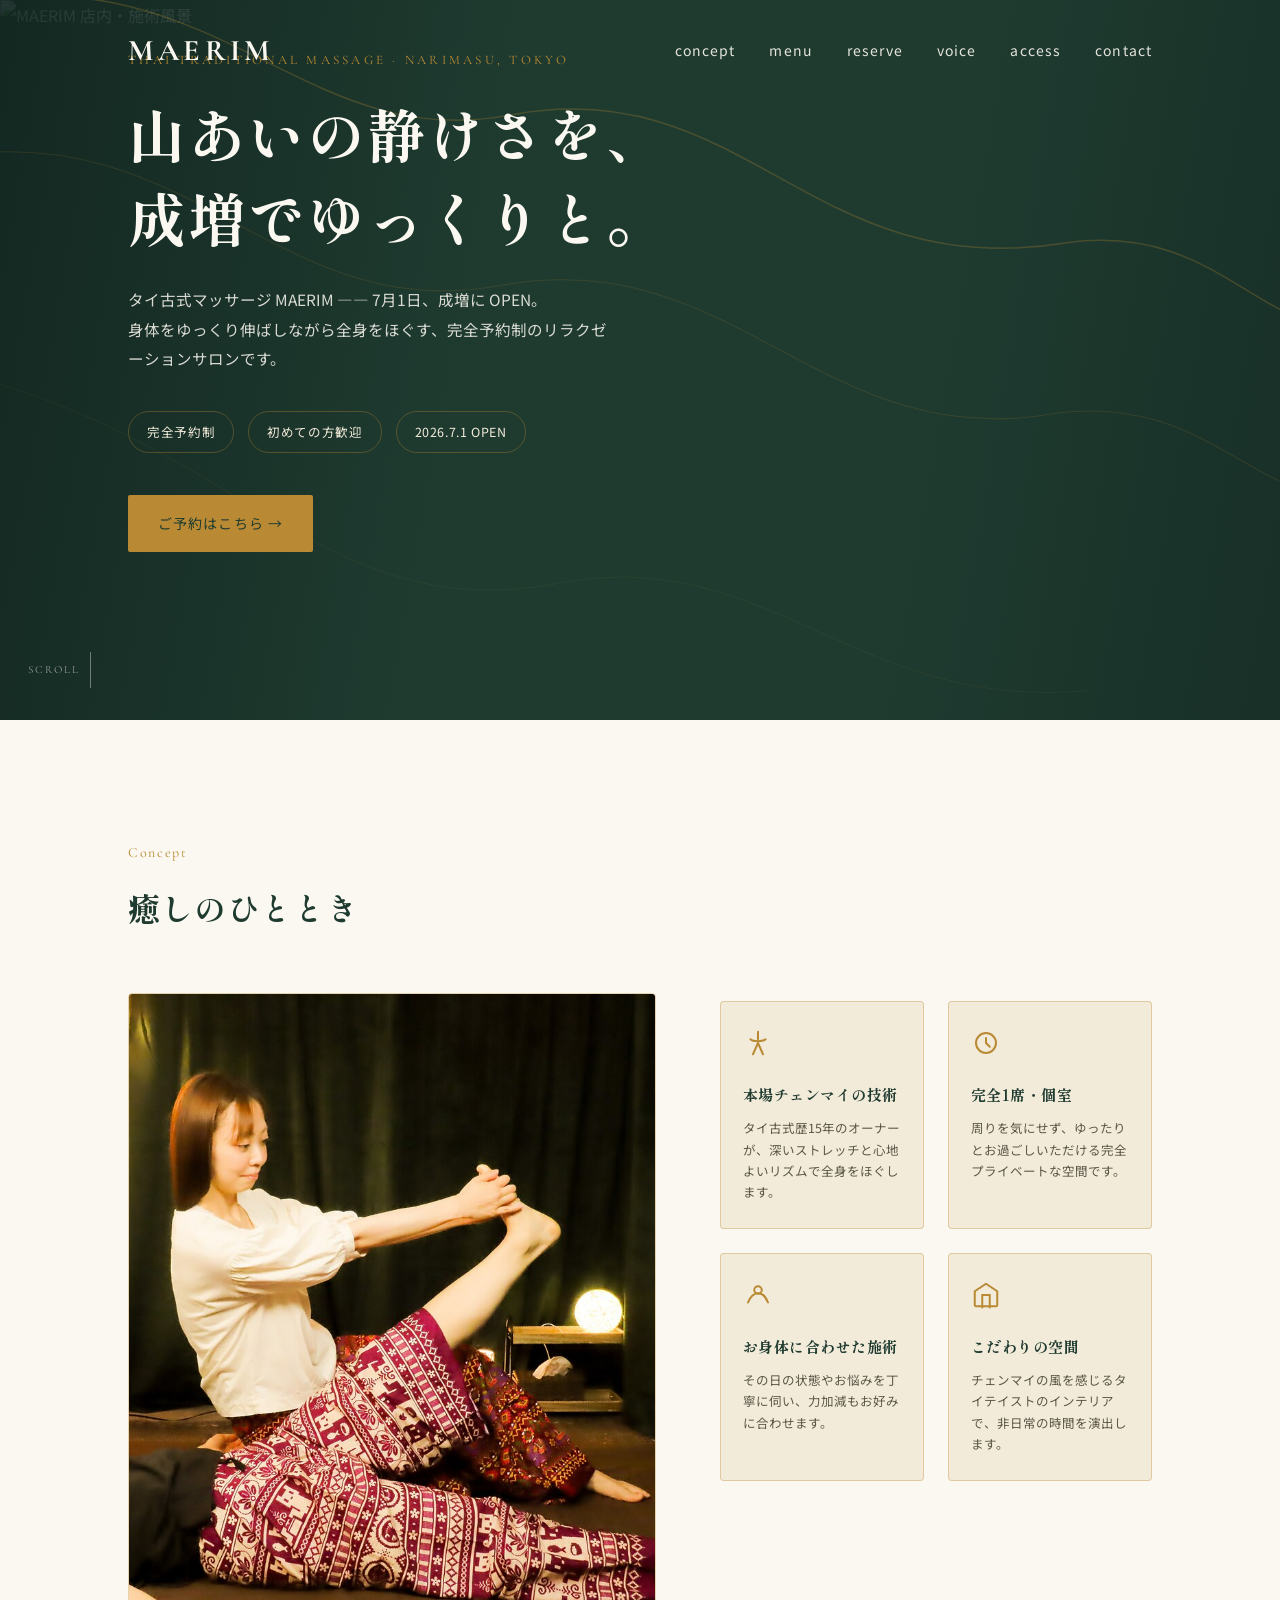
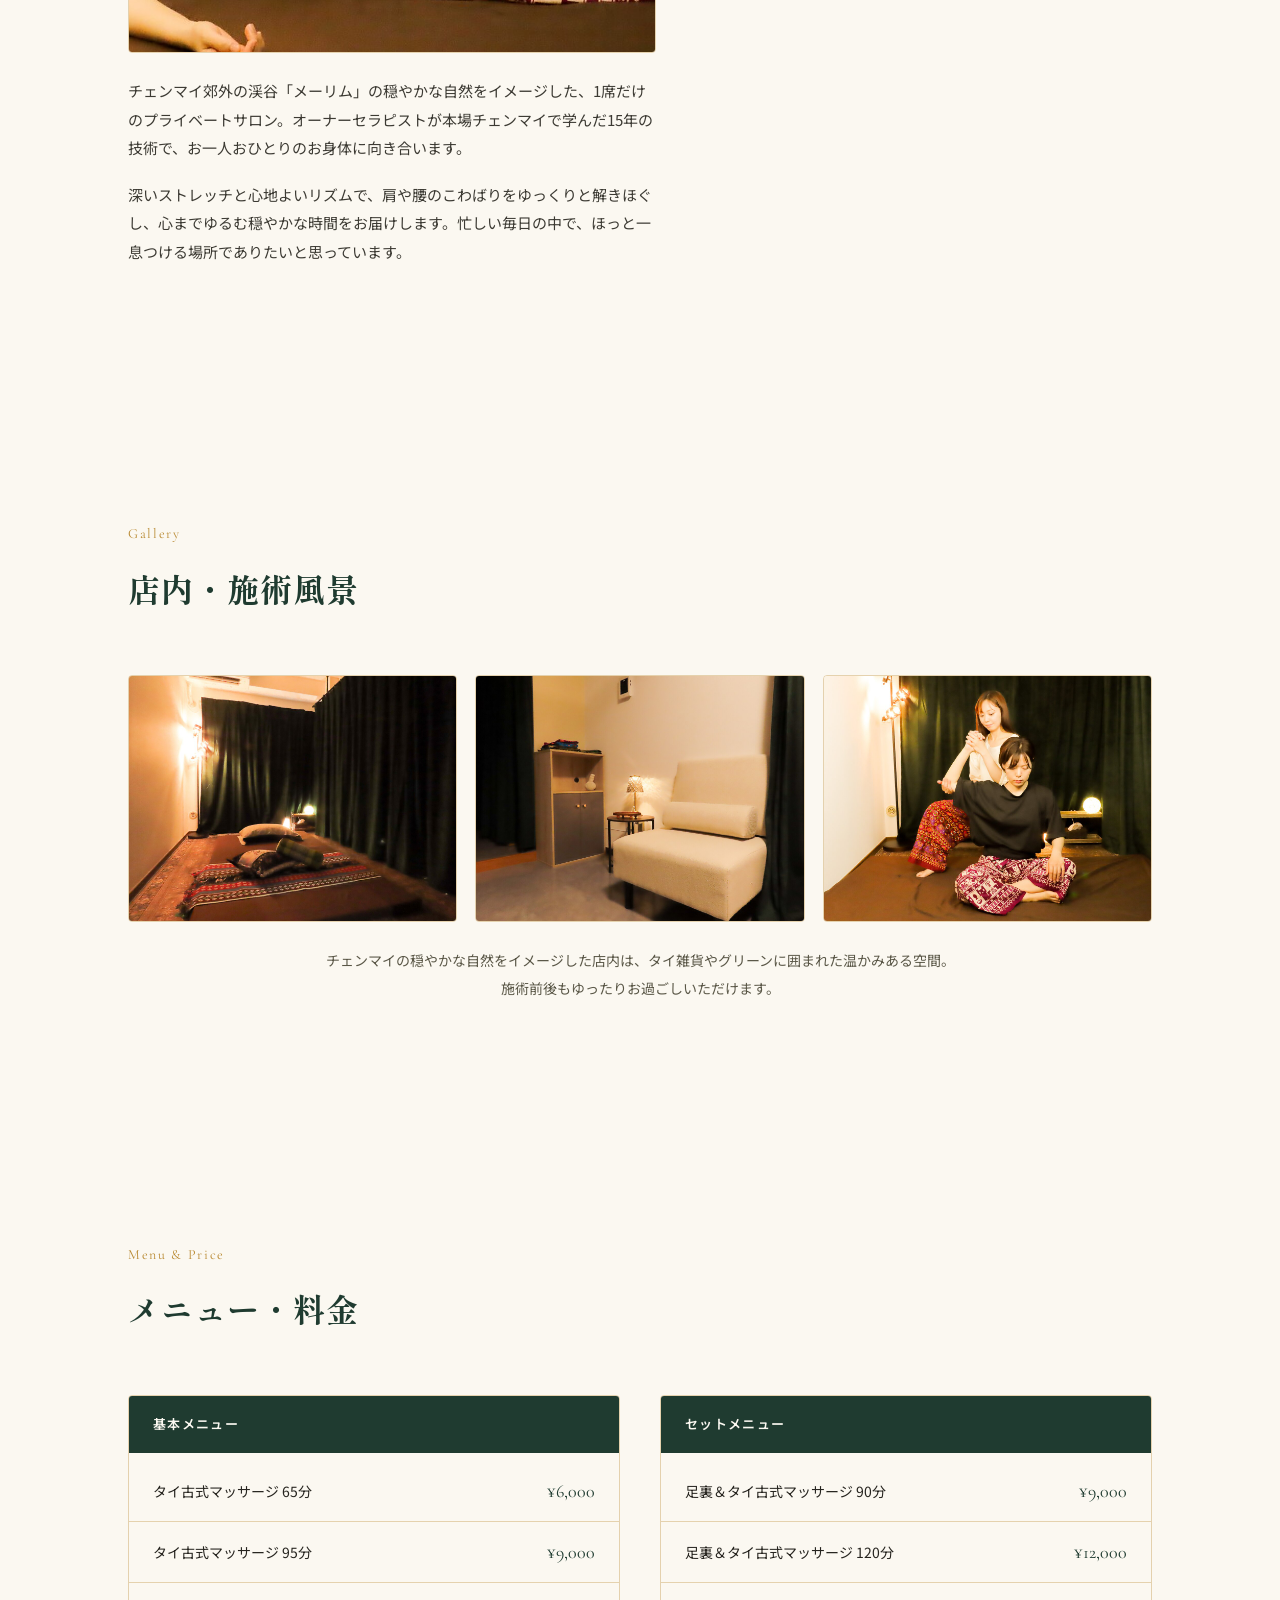
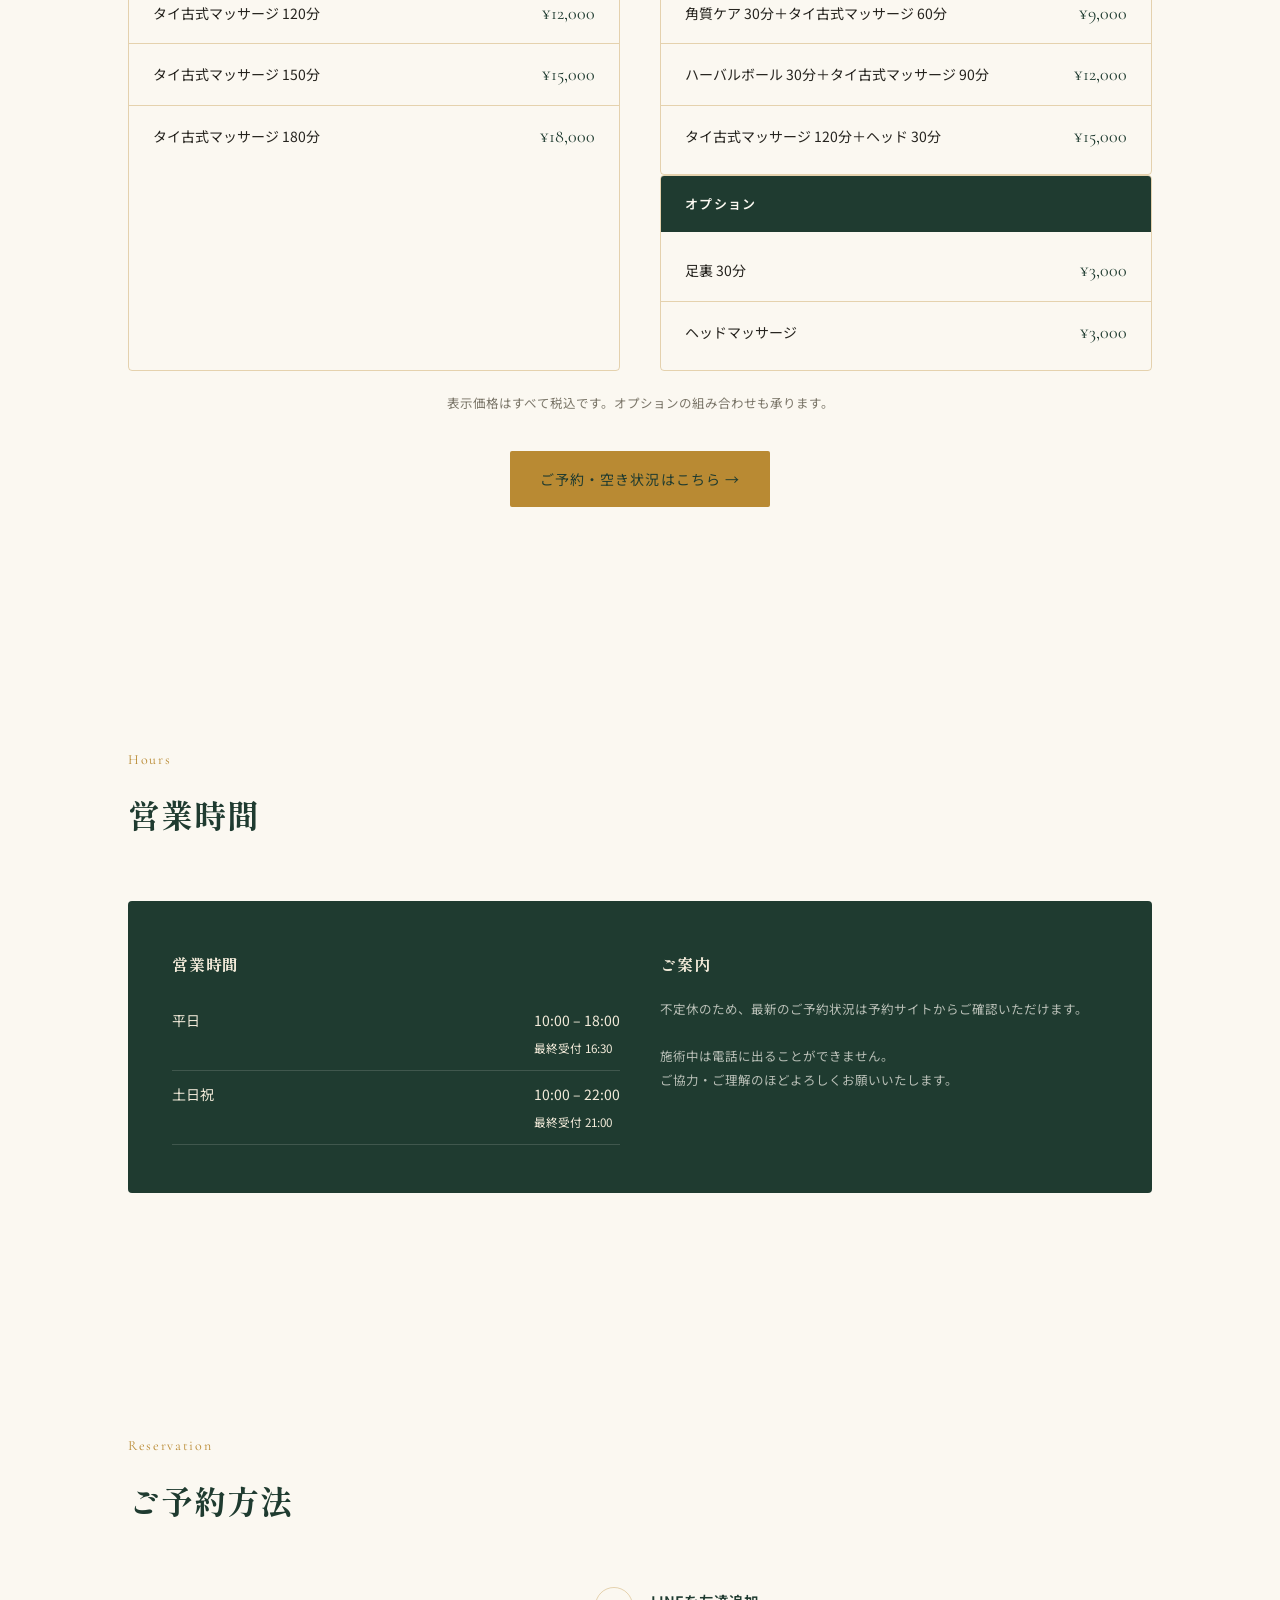
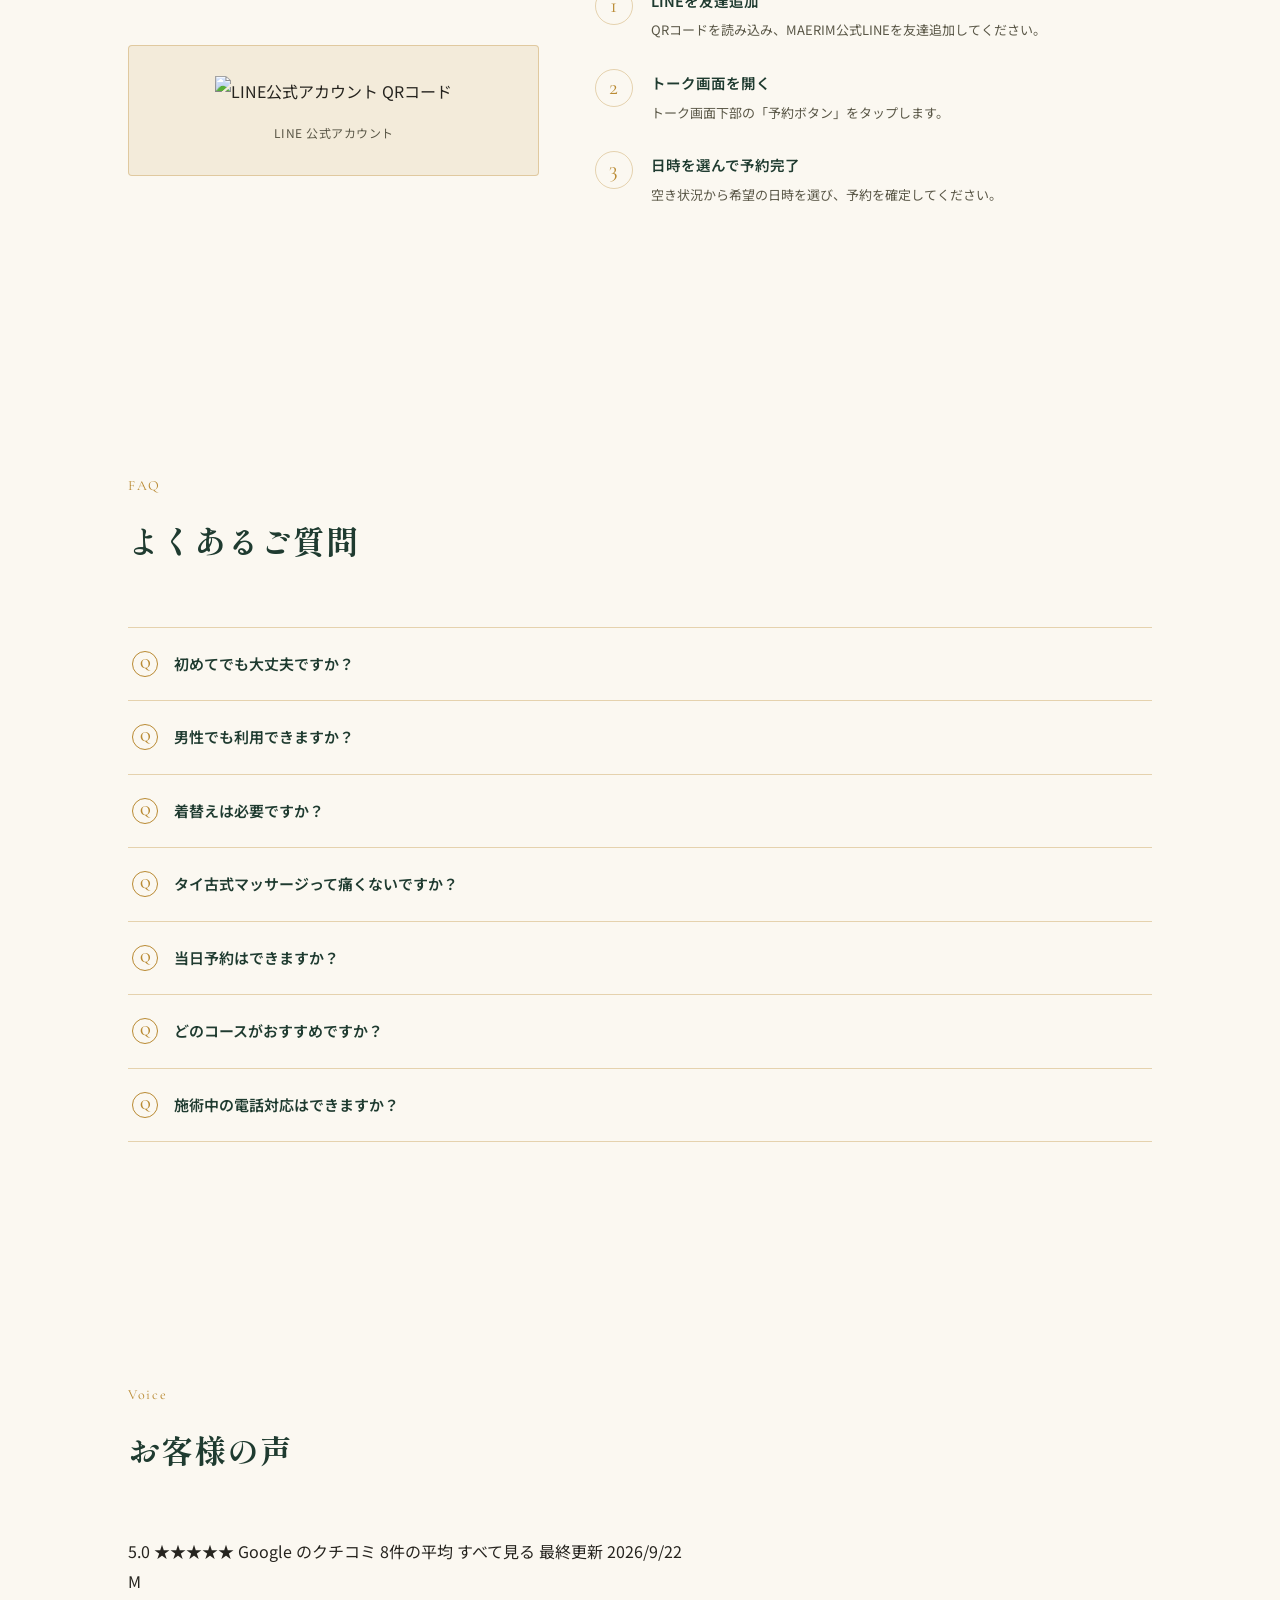
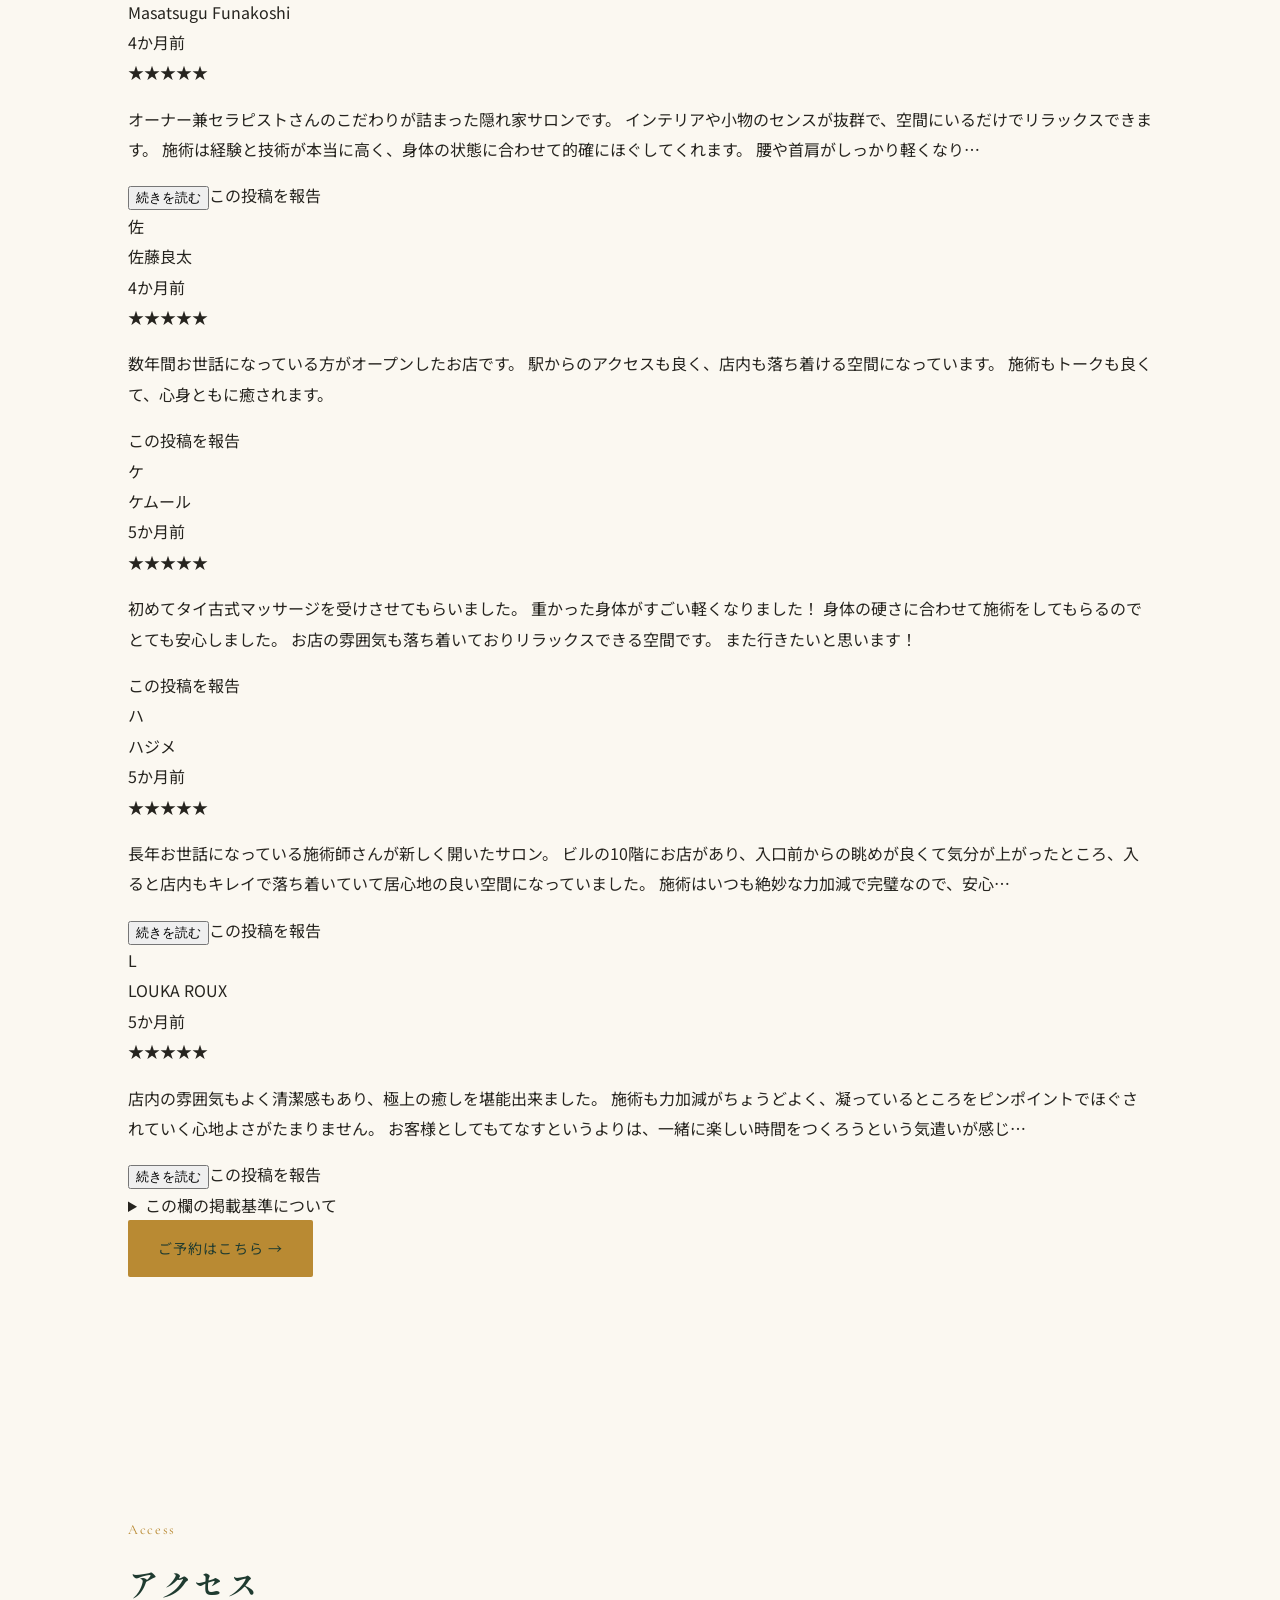
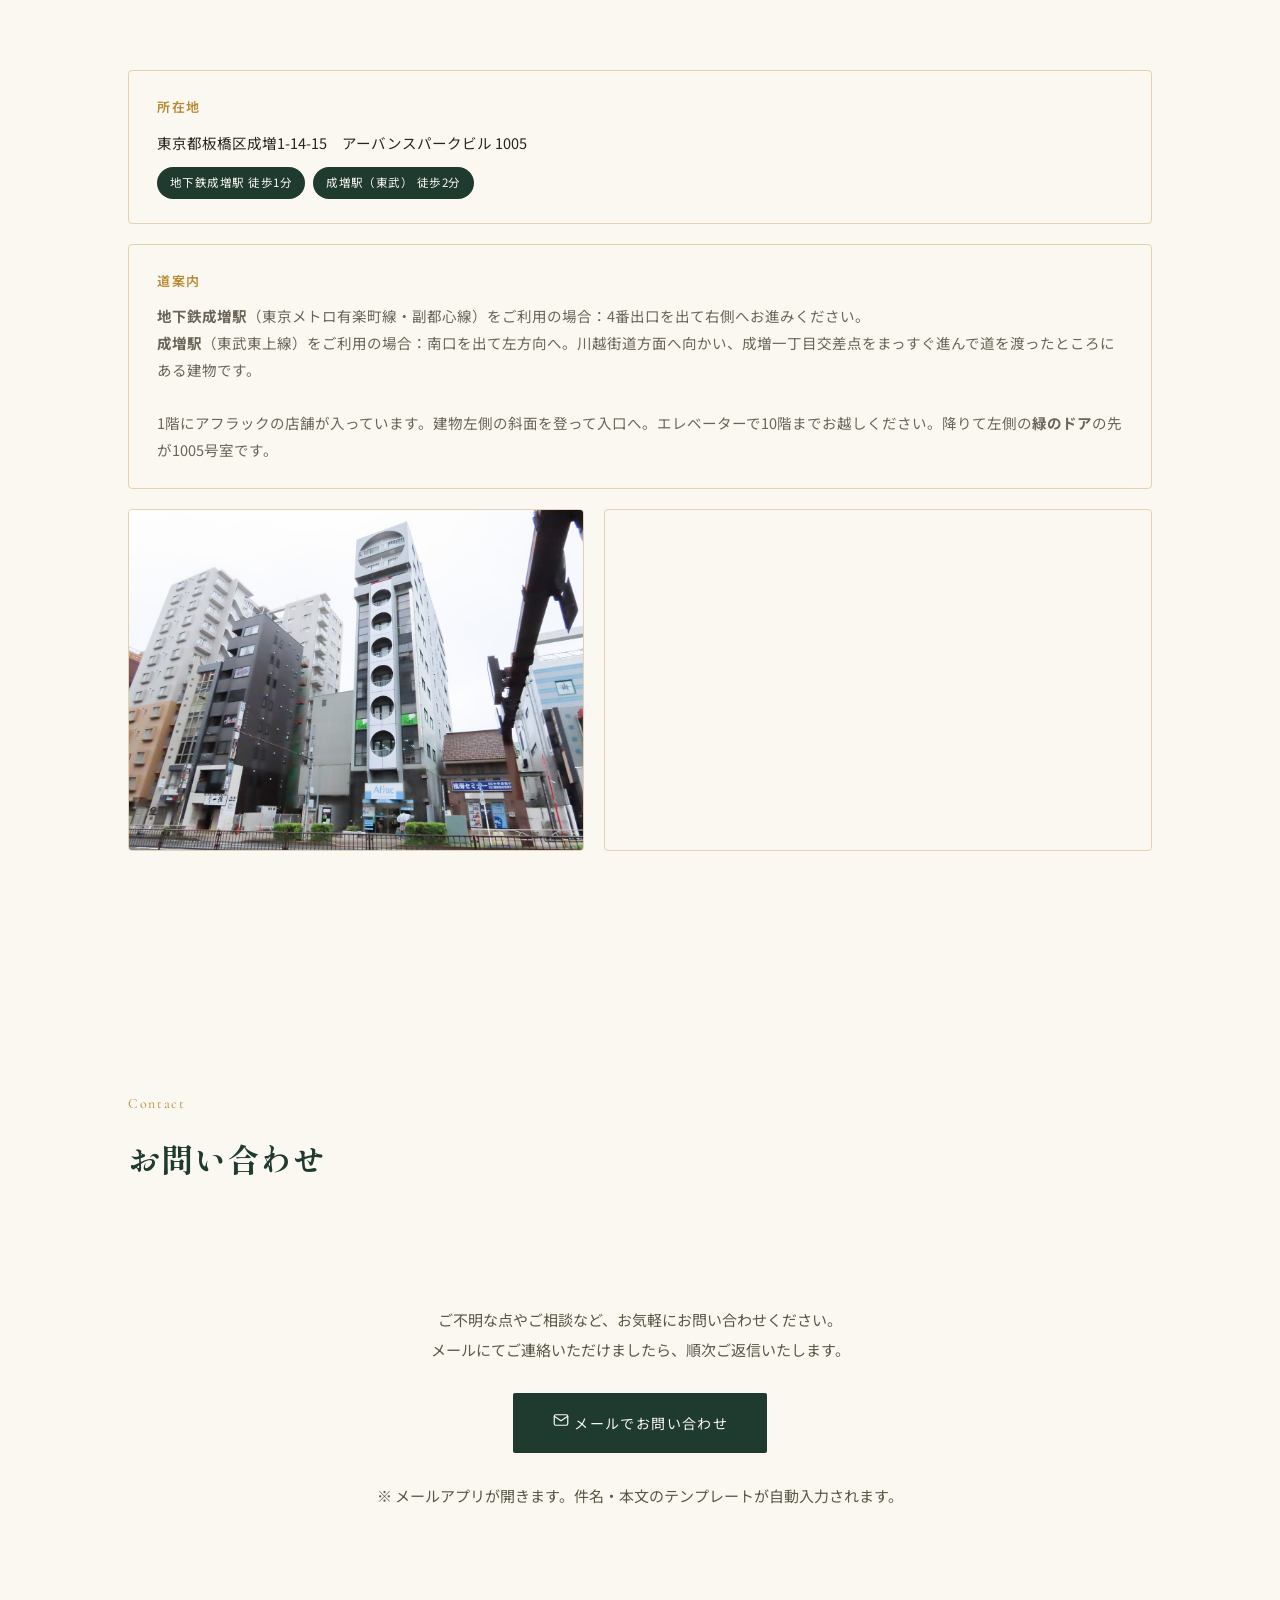
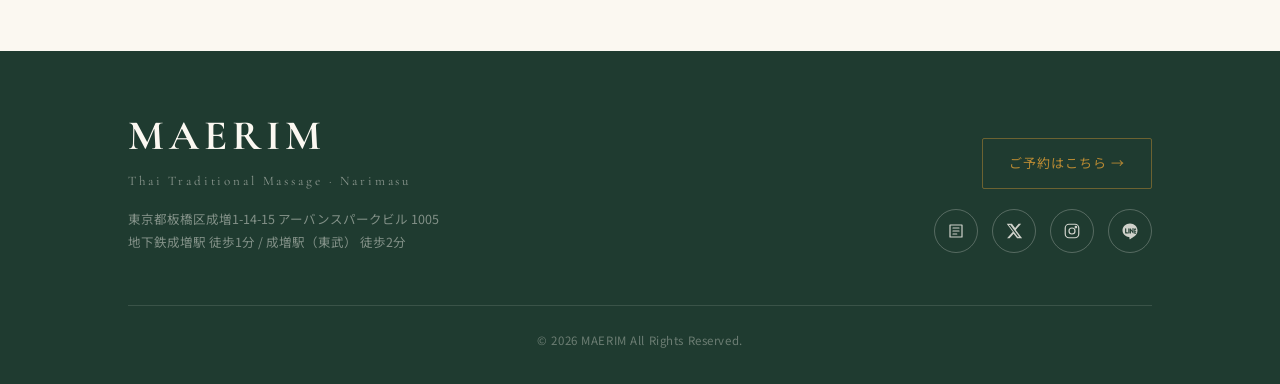
==== commit cf7e6a96: "Add files via upload" ====
--- a/mae-rim.html
+++ b/mae-rim.html
@@ -8,6 +8,7 @@
 <link rel="preconnect" href="https://fonts.gstatic.com" crossorigin>
 <link href="https://fonts.googleapis.com/css2?family=Cormorant+Garamond:ital,wght@0,400;0,500;1,400&family=Shippori+Mincho+B1:wght@500;700&family=Noto+Sans+JP:wght@300;400;500;600&display=swap" rel="stylesheet">
 <link rel="stylesheet" href="style.css">
+
 <!-- Google tag (gtag.js) -->
 <script async src="https://www.googletagmanager.com/gtag/js?id=G-V44VPKJNM0"></script>
 <script>
@@ -27,6 +28,7 @@
       <a href="#about"   onclick="closeNav()">concept</a>
       <a href="#menu"    onclick="closeNav()">menu</a>
       <a href="#reserve" onclick="closeNav()">reserve</a>
+      <a href="#voice"   onclick="closeNav()">voice</a>
       <a href="#access"  onclick="closeNav()">access</a>
       <a href="#contact" onclick="closeNav()">contact</a>
     </div>
@@ -39,7 +41,7 @@
 </div>
 
 <!-- ===== HERO ===== -->
-<section class="hero" style="padding:0;">
+<section class="hero">
   <img class="hero-photo" src="https://crayonimg.e-shops.jp/cms-dimg/1256912/3019751/1000_666.png" alt="MAERIM 店内・施術風景">
   <div class="hero-overlay"></div>
   <svg class="hero-river" viewBox="0 0 1200 900" preserveAspectRatio="xMidYMid slice" xmlns="http://www.w3.org/2000/svg">
@@ -169,7 +171,7 @@
 
       <!-- セット＋オプション -->
       <div>
-        <div class="menu-category reveal" style="margin-bottom:18px;">
+        <div class="menu-category reveal menu-category--compact">
           <div class="menu-category-head">セットメニュー</div>
           <div class="menu-items">
             <div class="menu-row">
@@ -231,8 +233,8 @@
       <div>
         <h3>営業時間</h3>
         <div class="hours-table">
-          <div><span>平日</span><span>10:00 – 18:00<br><small style="opacity:.7;">最終受付 16:30</small></span></div>
-          <div><span>土日祝</span><span>10:00 – 22:00<br><small style="opacity:.7;">最終受付 21:00</small></span></div>
+          <div><span>平日</span><span>10:00 – 18:00<br><small class="hours-sub">最終受付 16:30</small></span></div>
+          <div><span>土日祝</span><span>10:00 – 22:00<br><small class="hours-sub">最終受付 21:00</small></span></div>
         </div>
       </div>
       <div>
@@ -256,7 +258,7 @@
     </div>
     <div class="reserve-grid reveal">
       <div class="qr-frame">
-        <img src="https://crayonimg.e-shops.jp/cms-dimg/1256912/3039286/540_540.png" alt="LINE公式アカウント QRコード" style="width:160px;height:160px;object-fit:contain;border-radius:2px;">
+        <img class="qr-image" src="https://crayonimg.e-shops.jp/cms-dimg/1256912/3039286/540_540.png" alt="LINE公式アカウント QRコード">
         <span>LINE 公式アカウント</span>
       </div>
       <ol class="steps">
@@ -315,6 +317,47 @@
 
     </div>
 
+  </div>
+</section>
+
+<!-- ===== VOICE (Google口コミ) ===== -->
+<section id="voice">
+  <div class="wrap">
+    <div class="section-head reveal">
+      <span class="en">Voice</span>
+      <h2>お客様の声</h2>
+    </div>
+
+    <div class="reveal">
+      <!-- 総合評価：Googleの数値をそのまま自動表示（ここは絶対に加工しない） -->
+      <div class="voice-summary" id="voiceSummary" hidden>
+        <span class="voice-score" id="voiceScore">–</span>
+        <span>
+          <span class="voice-stars" id="voiceStars"></span>
+          <span class="voice-count" id="voiceCount"></span>
+        </span>
+        <span class="voice-spacer"></span>
+        <span class="voice-count" id="voiceUpdated"></span>
+      </div>
+
+      <div class="voice-state" id="voiceState">口コミを読み込んでいます…</div>
+      <div class="voice-list" id="voiceList"></div>
+
+      <details class="voice-note">
+        <summary>この欄の掲載基準について</summary>
+        <ul>
+          <li>Google に投稿されたクチコミを、投稿日の新しい順にそのまま自動取得して掲載しています（1日1回更新）。</li>
+          <li>星の数による選別は行っていません。低い評価も同じ基準で掲載されます。</li>
+          <li>本文の編集・要約は行いません。長い投稿のみ画面上で折りたたんで表示しています。</li>
+          <li>本文のない評価のみの投稿、および施術の効果・効能に触れる表現を含む投稿は、法令（景品表示法・薬機法など）上の理由で掲載を見送っています。</li>
+          <li>平均評価と総件数は Google の値をそのまま表示しています。すべてのクチコミは Google の店舗ページでご確認いただけます。</li>
+        </ul>
+      </details>
+
+      <div class="voice-cta">
+        <a class="cta" href="#reserve">ご予約はこちら →</a>
+      </div>
+    </div>
   </div>
 </section>
 
@@ -384,7 +427,7 @@
           メールでお問い合わせ
         </div>
       </a>
-      <p style="font-size:12.5px;color:#9a9080;margin-top:-12px;">※ メールアプリが開きます。件名・本文のテンプレートが自動入力されます。</p>
+      <p class="contact-note">※ メールアプリが開きます。件名・本文のテンプレートが自動入力されます。</p>
     </div>
   </div>
 </section>
@@ -433,5 +476,136 @@
 
 <script src="script.js"></script>
 
+<!-- ===== Google口コミ描画（reviews.json を読むだけ。APIキーはここに置かない） ===== -->
+<script>
+(function () {
+  var SRC       = 'reviews.json';  // バッチが生成するファイル
+  var MAX_CARDS = 6;               // 表示件数（新着順の上から）
+  var CLAMP     = 120;             // 何文字で「続きを読む」にするか
+
+  var $ = function (id) { return document.getElementById(id); };
+  var listEl = $('voiceList'), stateEl = $('voiceState');
+  if (!listEl) return;
+
+  function stars(n) {
+    var full = Math.round(n || 0), s = '';
+    for (var i = 1; i <= 5; i++) s += (i <= full ? '★' : '<span class="off">★</span>');
+    return s;
+  }
+
+  function jaAgo(iso) {
+    var t = Date.parse(iso);
+    if (isNaN(t)) return '';
+    var d = Math.floor((Date.now() - t) / 86400000);
+    if (d <= 0)  return '今日';
+    if (d === 1) return '昨日';
+    if (d < 7)   return d + '日前';
+    if (d < 31)  return Math.floor(d / 7) + '週間前';
+    if (d < 365) return Math.floor(d / 30) + 'か月前';
+    return Math.floor(d / 365) + '年前';
+  }
+
+  function el(tag, cls, text) {
+    var e = document.createElement(tag);
+    if (cls) e.className = cls;
+    if (text != null) e.textContent = text;
+    return e;
+  }
+
+  function card(r) {
+    var c = el('div', 'voice-card');
+
+    var head = el('div', 'voice-card-head');
+    var name = (r.author || 'Google ユーザー').trim();
+    head.appendChild(el('span', 'voice-avatar', name.slice(0, 1)));
+    var meta = el('div', 'voice-meta');
+    meta.appendChild(el('div', 'voice-name', name));
+    meta.appendChild(el('div', 'voice-when', r.relativeTime || jaAgo(r.time)));
+    head.appendChild(meta);
+    c.appendChild(head);
+
+    var st = el('div', 'voice-stars');
+    st.innerHTML = stars(r.rating);
+    st.setAttribute('aria-label', '5点満点中' + r.rating + '点');
+    c.appendChild(st);
+
+    // 本文は一切書き換えない。長いものを折りたたむだけ。
+    var full = String(r.text || '');
+    var body = el('p', 'voice-text');
+    c.appendChild(body);
+    if (full.length > CLAMP) {
+      body.textContent = full.slice(0, CLAMP) + '…';
+      var btn = el('button', 'voice-more', '続きを読む');
+      btn.type = 'button';
+      btn.addEventListener('click', function () {
+        var open = btn.getAttribute('data-open') === '1';
+        body.textContent = open ? full.slice(0, CLAMP) + '…' : full;
+        btn.textContent = open ? '続きを読む' : '閉じる';
+        btn.setAttribute('data-open', open ? '0' : '1');
+      });
+      c.appendChild(btn);
+    } else {
+      body.textContent = full;
+    }
+
+    // オーナー返信。低評価は「隠す」のではなく「返信とセットで見せる」
+    if (r.reply && r.reply.text) {
+      var rep = el('div', 'voice-reply');
+      rep.appendChild(el('div', 'voice-reply-label', 'MAERIM からの返信'));
+      rep.appendChild(el('p', null, r.reply.text));
+      c.appendChild(rep);
+    }
+
+    if (r.flagUri) {
+      var f = el('a', 'voice-flag', 'この投稿を報告');
+      f.href = r.flagUri; f.target = '_blank'; f.rel = 'noopener nofollow';
+      c.appendChild(f);
+    }
+    return c;
+  }
+
+  function fail(msg) {
+    stateEl.textContent = msg;
+    stateEl.hidden = false;
+  }
+
+  fetch(SRC, { cache: 'no-cache' })
+    .then(function (res) {
+      if (!res.ok) throw new Error(res.status);
+      return res.json();
+    })
+    .then(function (data) {
+      var place = data.place || {};
+      var items = (data.reviews || []).slice(0, MAX_CARDS);
+
+      if (place.rating) {
+        $('voiceScore').textContent = Number(place.rating).toFixed(1);
+        $('voiceStars').innerHTML = stars(place.rating);
+        var link = place.reviewUri || place.googleMapsUri || '#';
+        $('voiceCount').innerHTML =
+          ' Google のクチコミ ' + (place.userRatingCount || 0) + '件の平均 ' +
+          '<a href="' + link + '" target="_blank" rel="noopener">すべて見る</a>';
+        if (data.generatedAt) {
+          $('voiceUpdated').textContent =
+            '最終更新 ' + new Date(data.generatedAt).toLocaleDateString('ja-JP');
+        }
+        $('voiceSummary').hidden = false;
+      }
+
+      if (!items.length) {
+        fail('現在表示できるクチコミがありません。Google の店舗ページからご覧ください。');
+        return;
+      }
+      var frag = document.createDocumentFragment();
+      items.forEach(function (r) { frag.appendChild(card(r)); });
+      listEl.appendChild(frag);
+      stateEl.hidden = true;
+    })
+    .catch(function () {
+      fail('クチコミを読み込めませんでした。Google の店舗ページからご覧ください。');
+    });
+})();
+</script>
+
 </body>
-</html>
+</html>
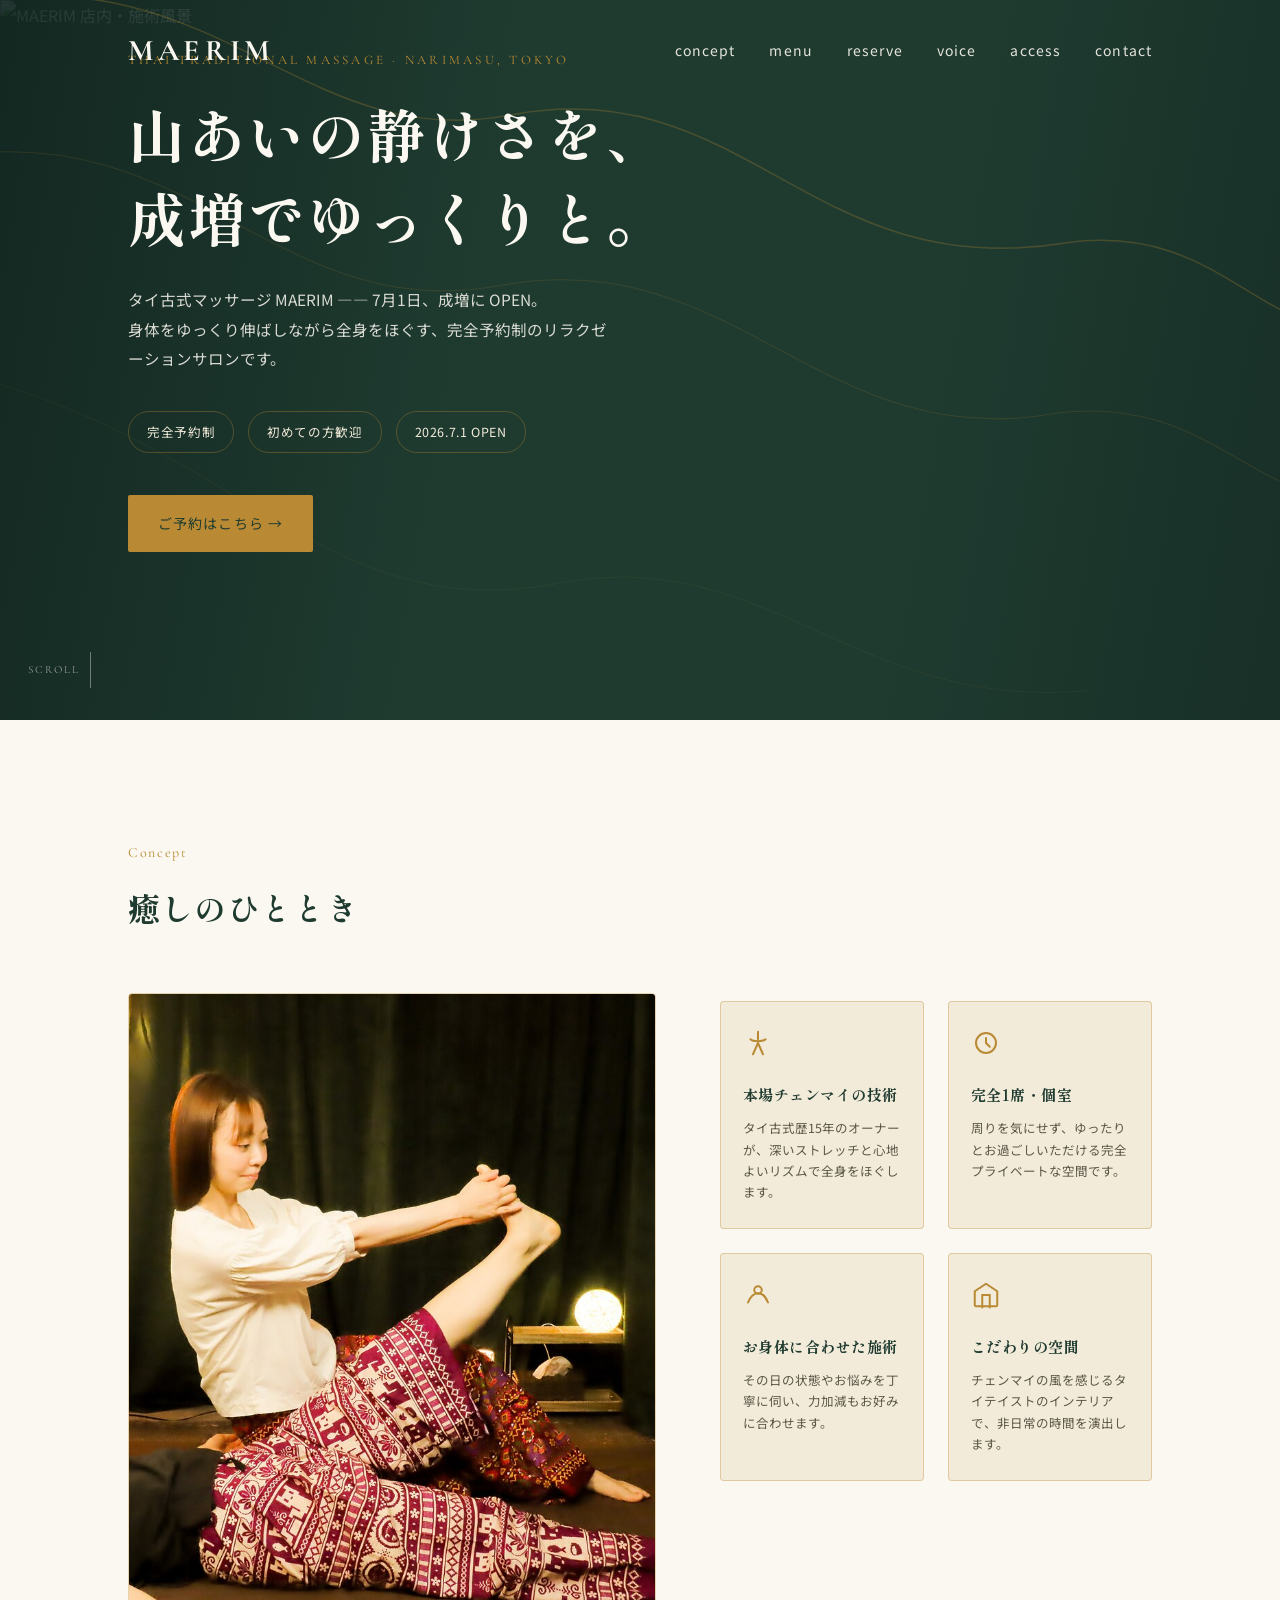
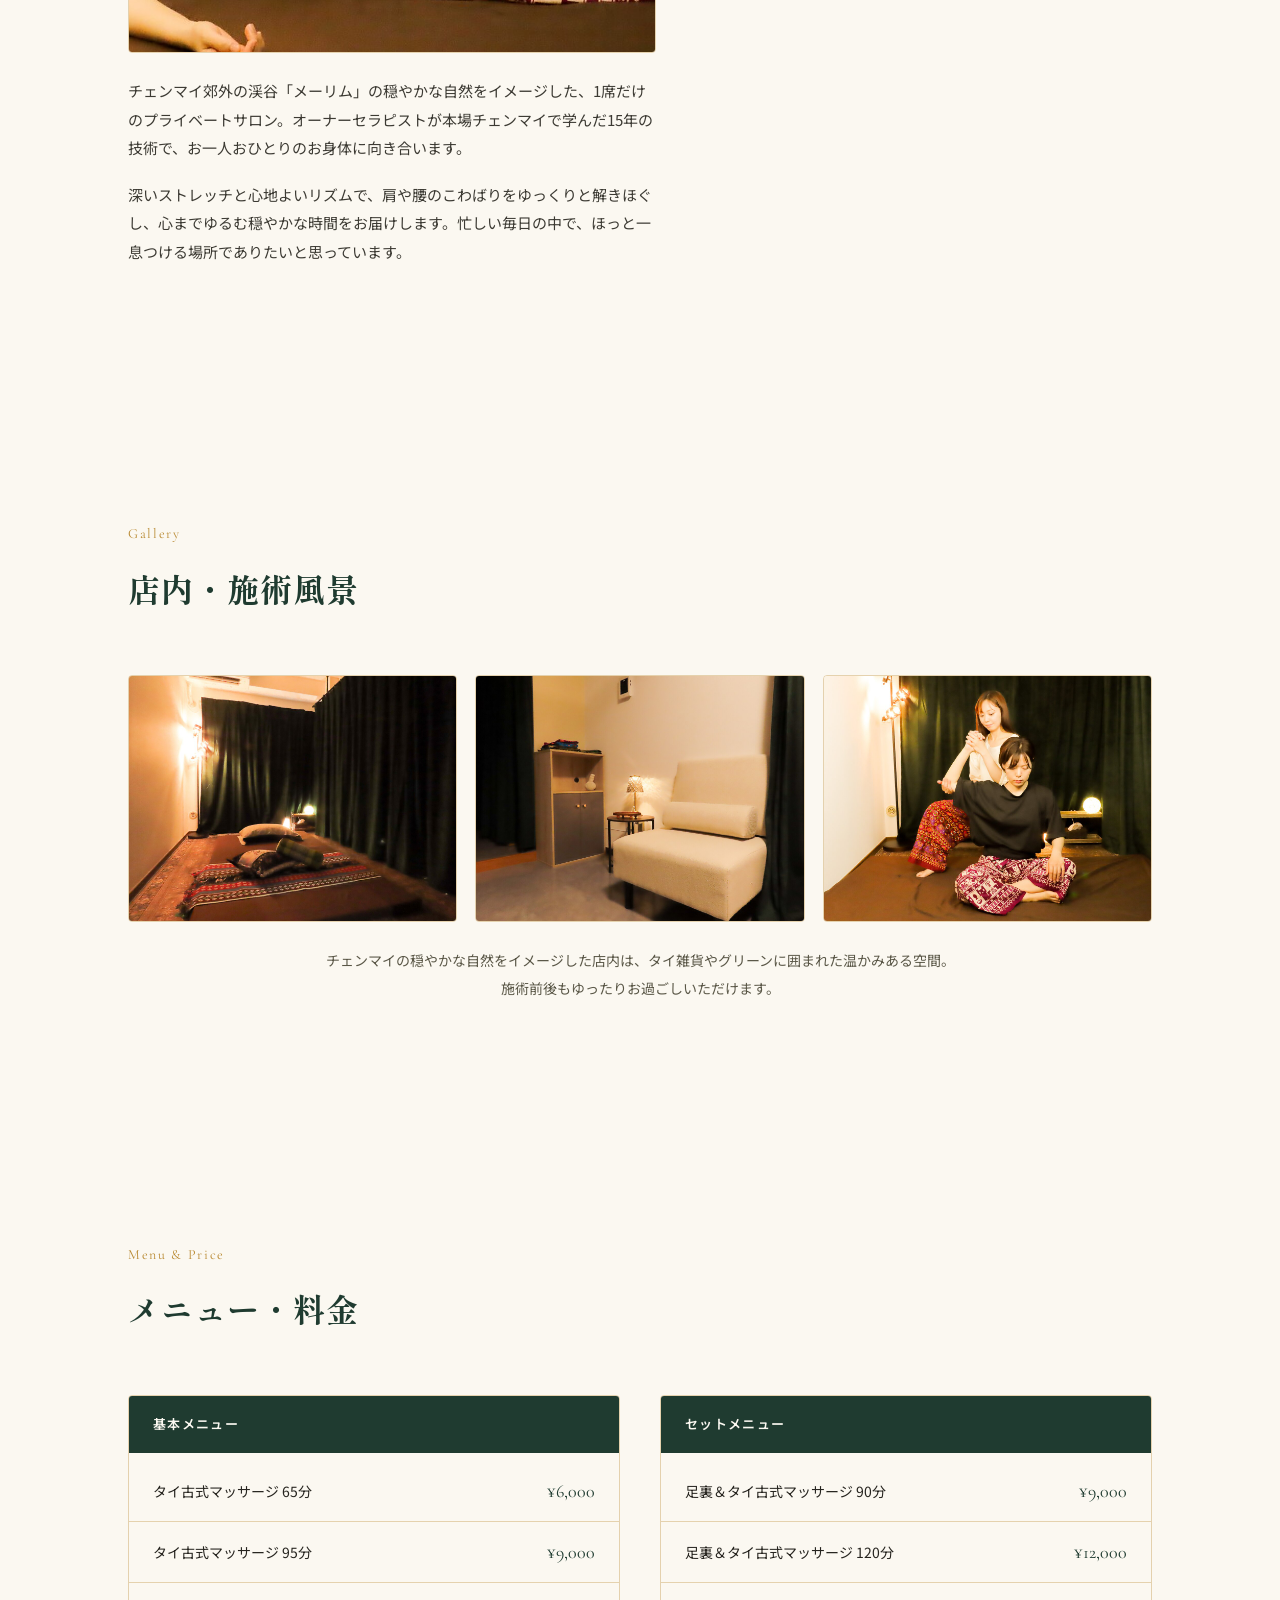
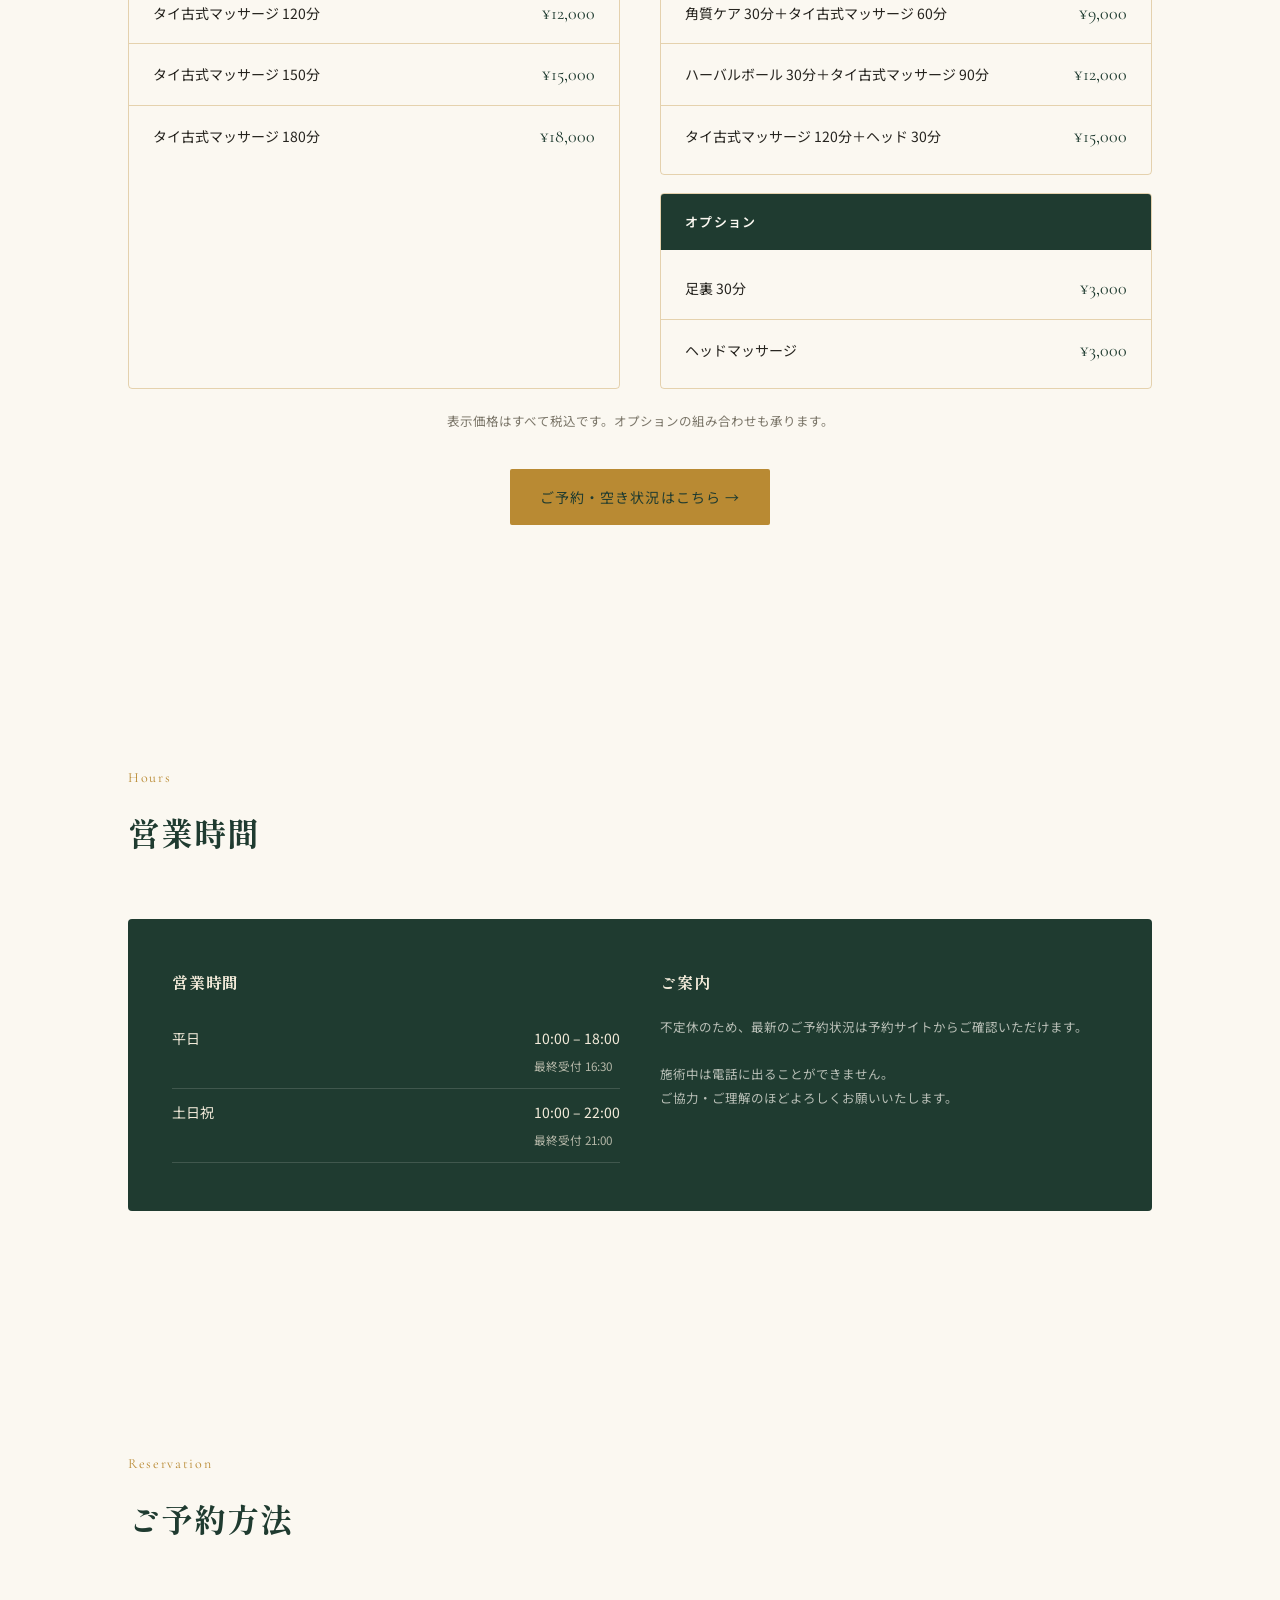
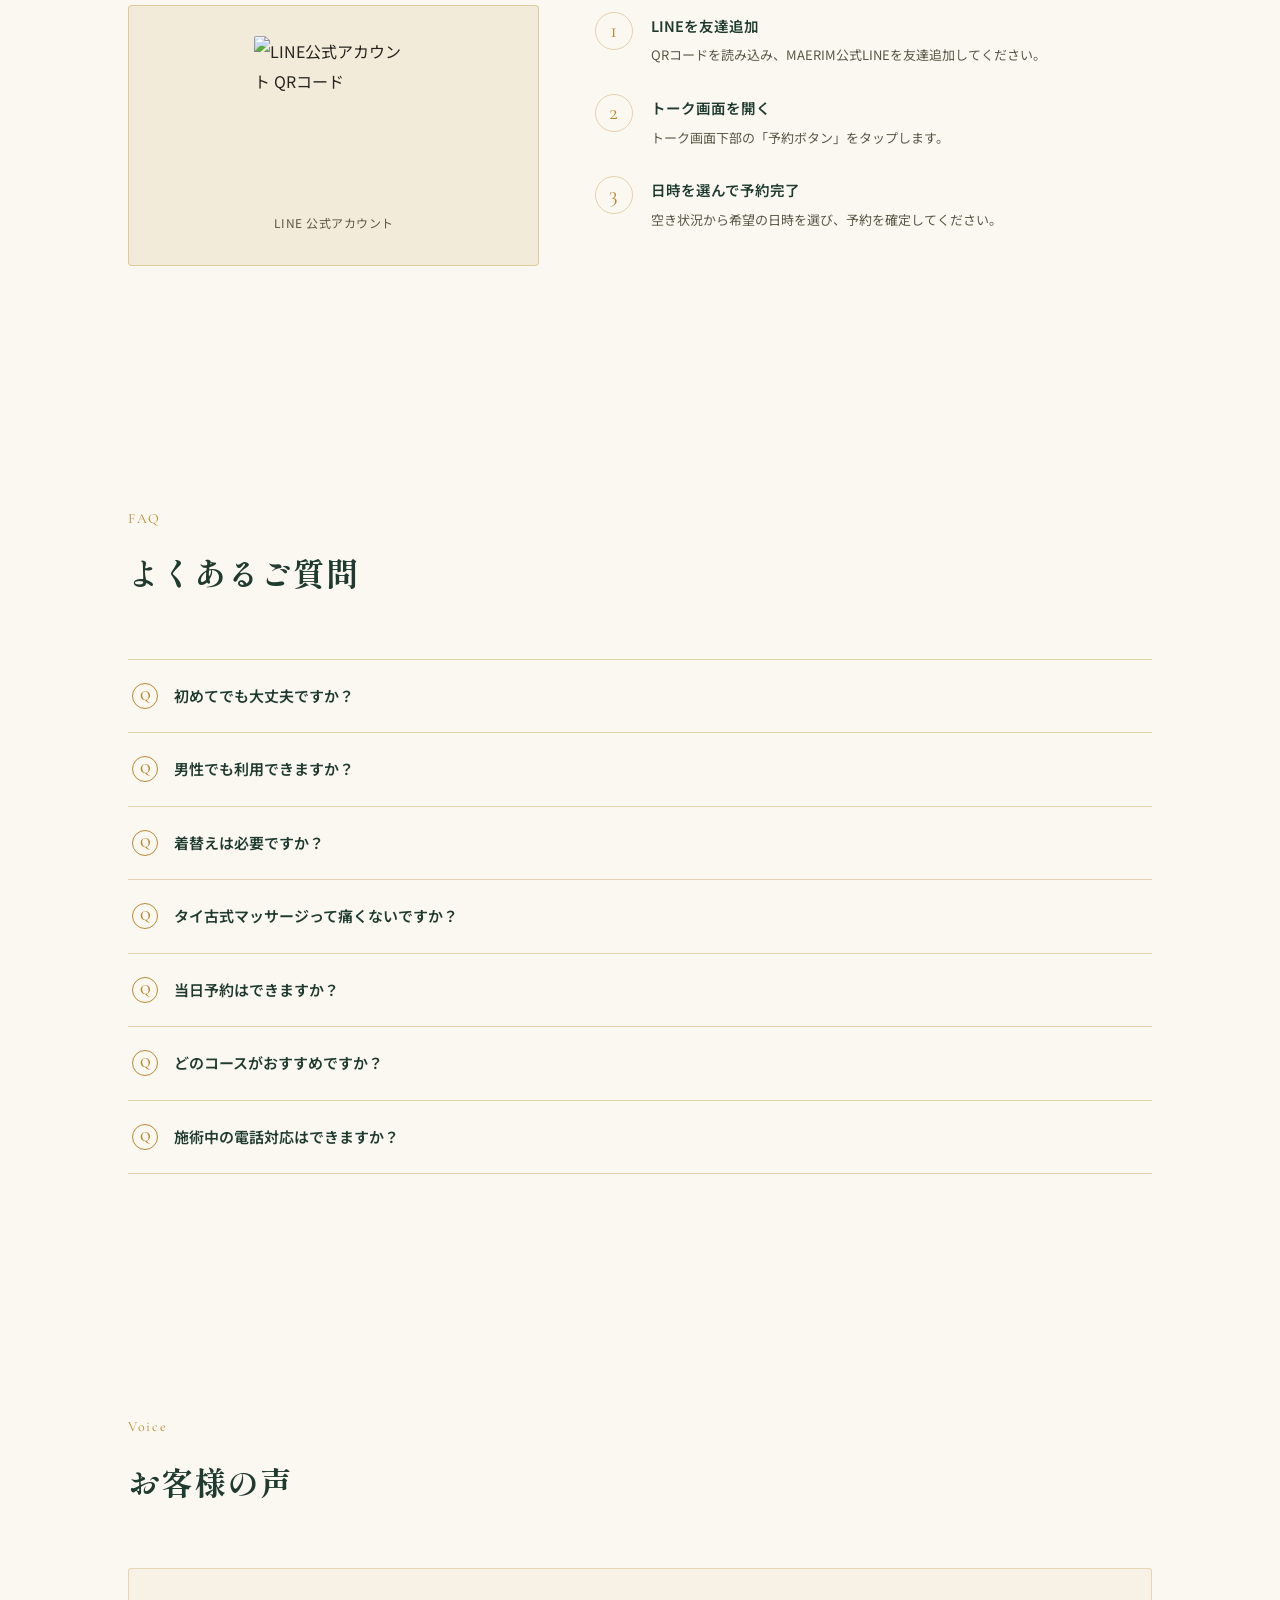
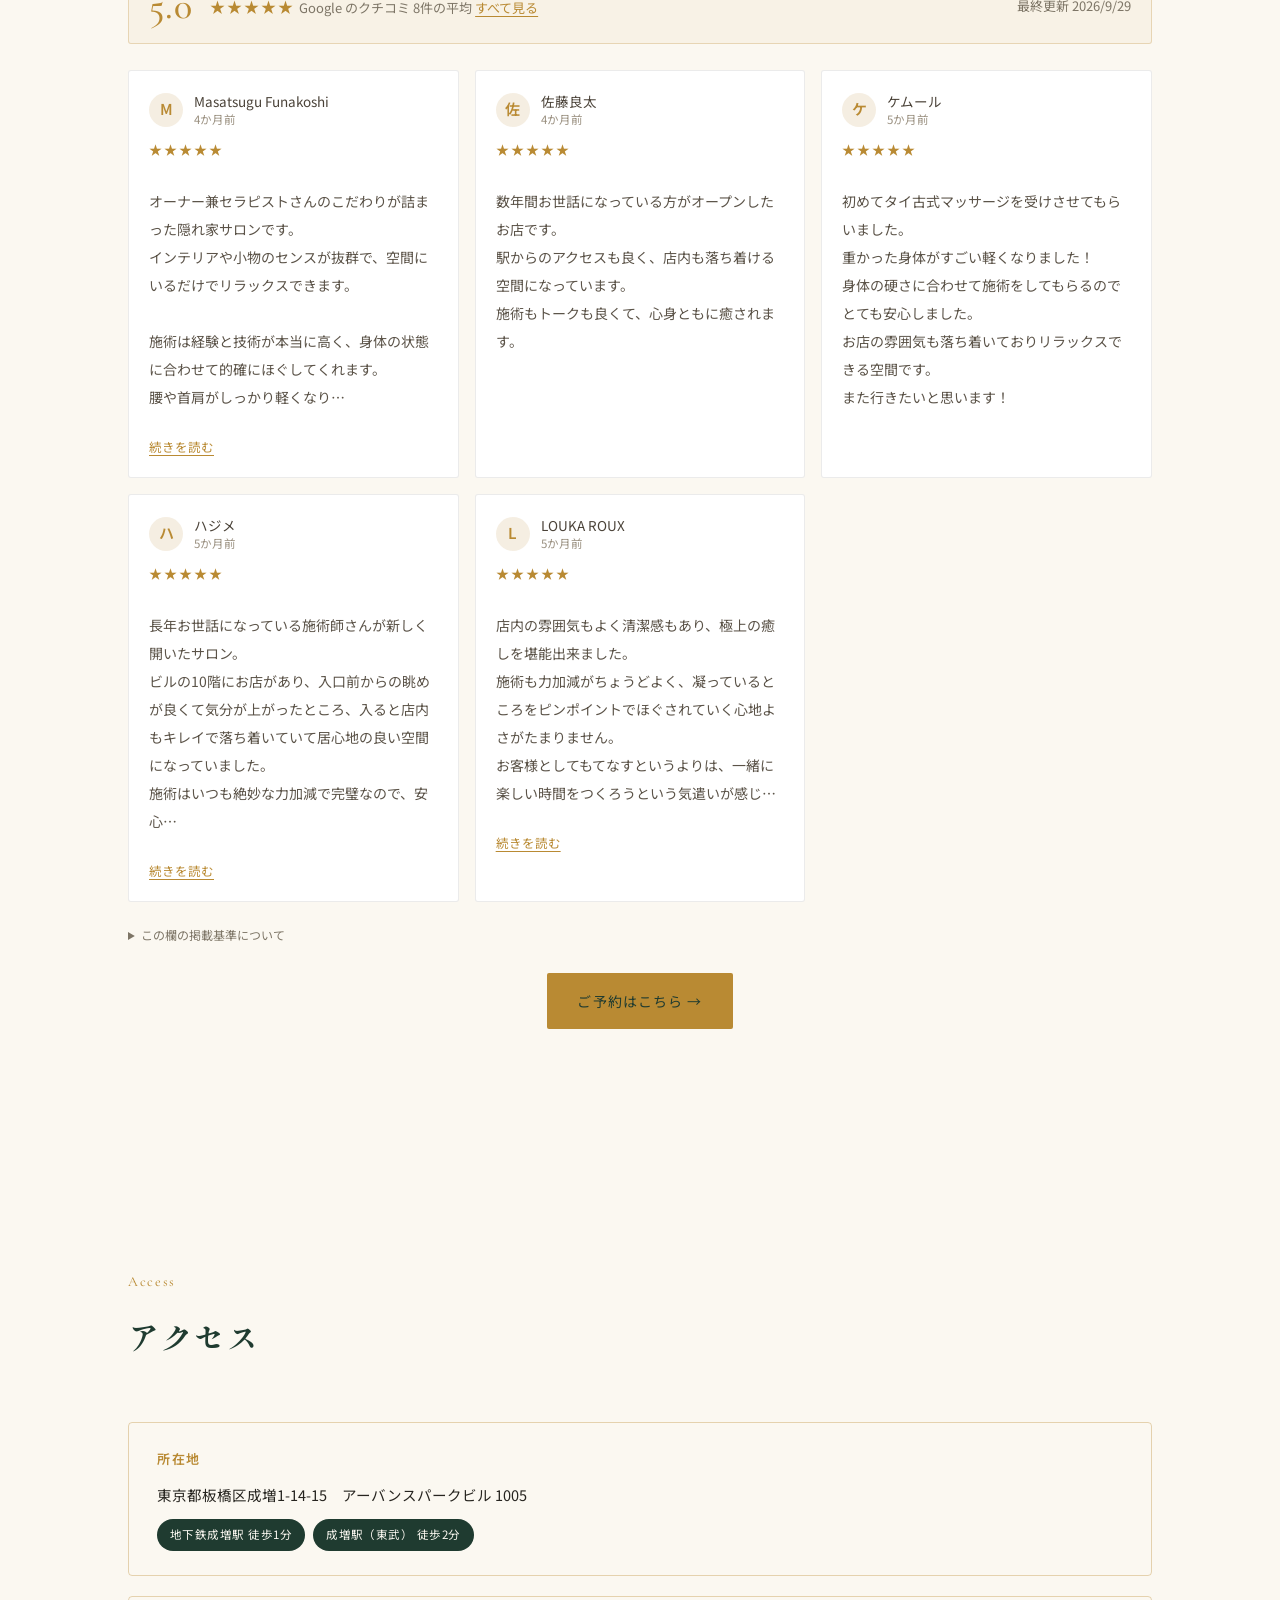
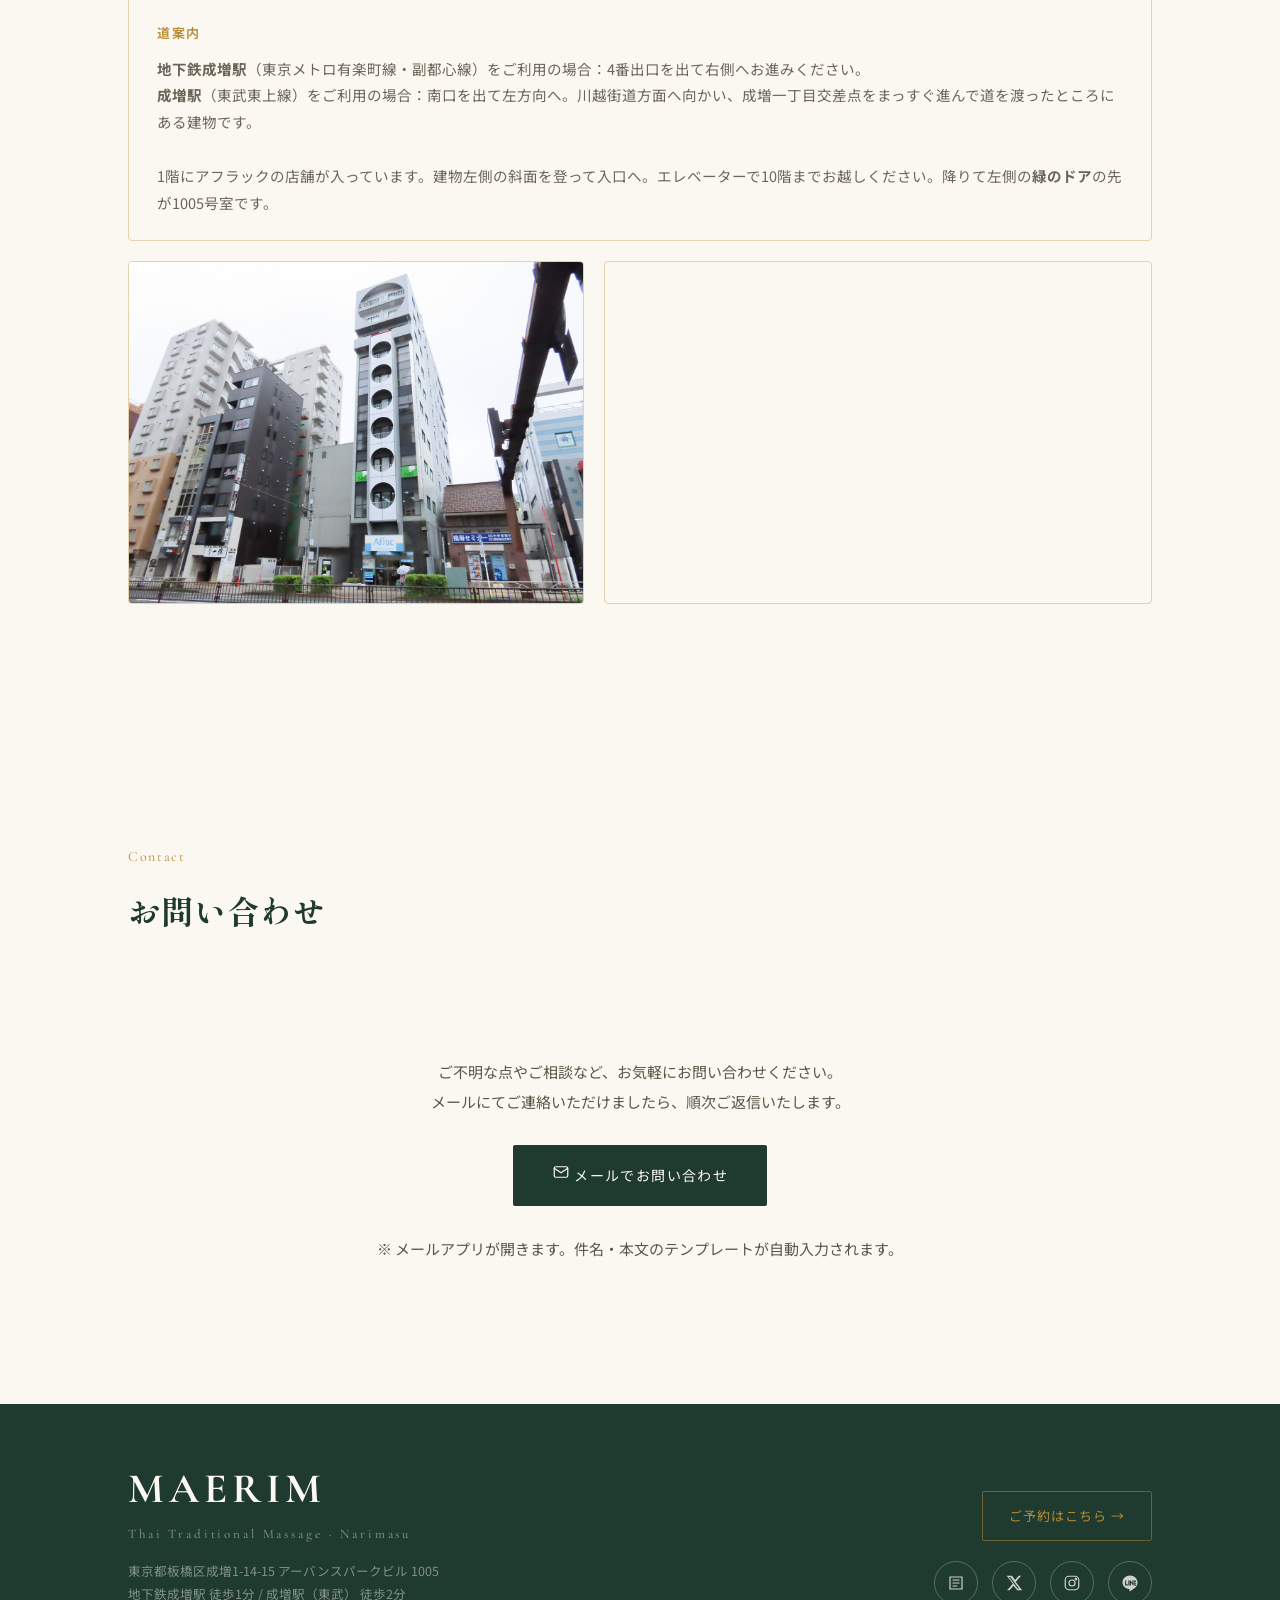
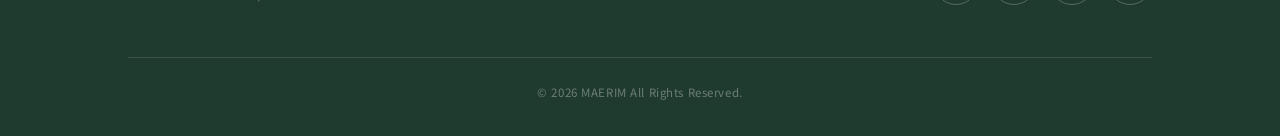
==== commit f790854e: "Upgrade_review" ====
--- a/mae-rim.html
+++ b/mae-rim.html
@@ -556,10 +556,12 @@
       c.appendChild(rep);
     }
 
-    if (r.flagUri) {
-      var f = el('a', 'voice-flag', 'この投稿を報告');
-      f.href = r.flagUri; f.target = '_blank'; f.rel = 'noopener nofollow';
-      c.appendChild(f);
+    if (r.googleMapsUri) {
+      var sourceLink = el('a', 'voice-map-link', 'Googleマップで見る');
+      sourceLink.href = r.googleMapsUri;
+      sourceLink.target = '_blank';
+      sourceLink.rel = 'noopener';
+      c.appendChild(sourceLink);
     }
     return c;
   }
--- a/style.css
+++ b/style.css
@@ -13,6 +13,62 @@
   @media(max-width:640px){
     html{scroll-padding-top:24px;}
   }
+
+  #voice .voice-summary{
+    display:flex;flex-wrap:wrap;align-items:center;gap:10px 18px;
+    padding:18px 20px;margin-bottom:26px;
+    border:1px solid rgba(185,138,51,.28);border-radius:3px;
+    background:rgba(185,138,51,.05);
+  }
+  #voice .voice-score{
+    font-family:'Cormorant Garamond',serif;font-size:38px;line-height:1;
+    color:#B98A33;font-weight:500;letter-spacing:.01em;
+  }
+  #voice .voice-stars{letter-spacing:2px;color:#B98A33;font-size:15px;}
+  #voice .voice-stars .off{color:rgba(185,138,51,.3);}
+  #voice .voice-count{font-size:13px;color:#7d7566;line-height:1.7;}
+  #voice .voice-count a{color:#B98A33;text-decoration:underline;text-underline-offset:3px;}
+  #voice .voice-summary .voice-spacer{flex:1 1 auto;}
+
+  #voice .voice-list{display:grid;gap:16px;grid-template-columns:repeat(auto-fill,minmax(300px,1fr));}
+  #voice .voice-card{
+    border:1px solid rgba(0,0,0,.08);border-radius:3px;background:#fff;
+    padding:20px 20px 18px;display:flex;flex-direction:column;gap:10px;
+  }
+  #voice .voice-card-head{display:flex;align-items:center;gap:11px;}
+  #voice .voice-avatar{
+    width:34px;height:34px;flex:0 0 34px;border-radius:50%;
+    background:rgba(185,138,51,.14);color:#B98A33;
+    display:grid;place-items:center;font-size:15px;font-weight:600;
+  }
+  #voice .voice-meta{min-width:0;line-height:1.5;}
+  #voice .voice-name{font-size:13.5px;color:#4a4238;overflow:hidden;text-overflow:ellipsis;white-space:nowrap;}
+  #voice .voice-when{font-size:11.5px;color:#9a9080;}
+  #voice .voice-card .voice-stars{font-size:13px;}
+  #voice .voice-text{font-size:14px;line-height:2;color:#5b5348;white-space:pre-wrap;word-break:break-word;}
+  #voice .voice-more{
+    align-self:flex-start;background:none;border:0;padding:0;cursor:pointer;
+    font:inherit;font-size:12.5px;color:#B98A33;text-decoration:underline;text-underline-offset:3px;
+  }
+  #voice .voice-reply{
+    border-left:2px solid rgba(185,138,51,.35);padding:2px 0 2px 13px;margin-top:2px;
+  }
+  #voice .voice-reply-label{font-size:11.5px;color:#B98A33;margin-bottom:5px;}
+  #voice .voice-reply p{font-size:13px;line-height:1.95;color:#7d7566;white-space:pre-wrap;margin:0;}
+  #voice .voice-map-link{font-size:11px;color:#b4ab9c;text-decoration:none;align-self:flex-end;margin-top:auto;}
+  #voice .voice-map-link:hover{text-decoration:underline;}
+
+  #voice .voice-note{margin-top:22px;font-size:12px;line-height:1.9;color:#9a9080;}
+  #voice .voice-note summary{cursor:pointer;color:#7d7566;}
+  #voice .voice-note ul{margin:8px 0 0;padding-left:1.2em;}
+  #voice .voice-note li{margin-bottom:3px;}
+  #voice .voice-state{font-size:13px;color:#9a9080;padding:8px 0;}
+  #voice .voice-cta{margin-top:26px;text-align:center;}
+  @media(max-width:600px){
+    #voice .voice-list{grid-template-columns:1fr;}
+    #voice .voice-score{font-size:32px;}
+  }
+
   body{
     margin:0;
     background:var(--cream);
@@ -269,6 +325,7 @@
   .hours-block h3{color:var(--sand);font-size:16px;margin:0 0 18px;letter-spacing:.05em;}
   .hours-table{font-size:14px;}
   .hours-table div{display:flex;justify-content:space-between;padding:10px 0;border-bottom:1px solid rgba(251,248,241,.15);}
+  .hours-sub{opacity:.7;}
   .hours-note{font-size:12.5px;color:rgba(251,248,241,.7);margin-top:18px;line-height:1.9;}
 
   /* ---------- reservation ---------- */
@@ -280,6 +337,9 @@
     padding:30px;
     display:flex;flex-direction:column;align-items:center;gap:16px;
     border-radius:4px;
+  }
+  .qr-image{
+    width:160px;height:160px;object-fit:contain;border-radius:2px;display:block;
   }
   .qr-frame .qr-ph{
     width:160px;height:160px;
@@ -386,6 +446,7 @@
     gap:16px;
   }
   .menu-row:last-child{border-bottom:none;}
+  .menu-category--compact{margin-bottom:18px;}
   .menu-name{font-size:14px;color:var(--ink);}
   .menu-sub{font-size:11.5px;color:#8a8270;margin-top:3px;}
   .menu-price{
@@ -420,6 +481,11 @@
     text-align:center;
     margin:0;
     line-height:2;
+  }
+  .contact-note{
+    font-size:12.5px;
+    color:#9a9080;
+    margin-top:-12px;
   }
   .contact-btn{
     display:inline-flex;
